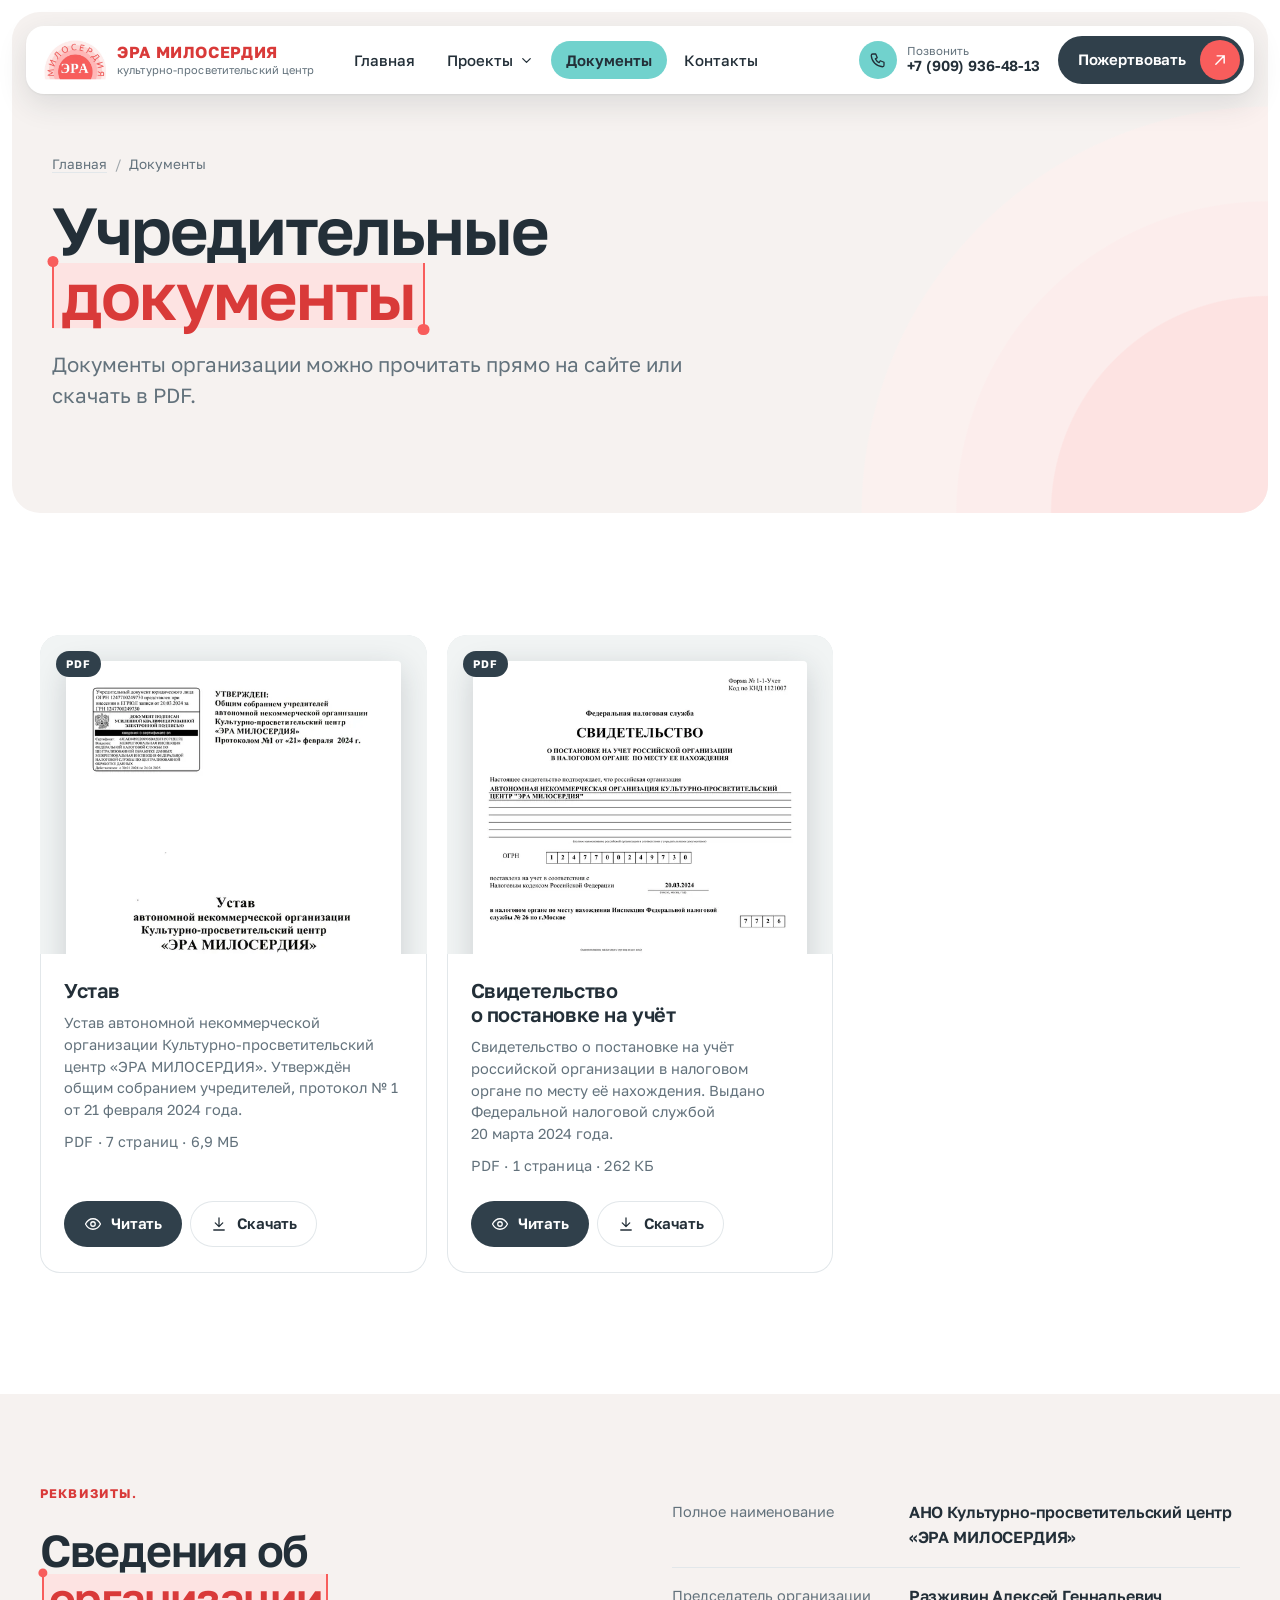
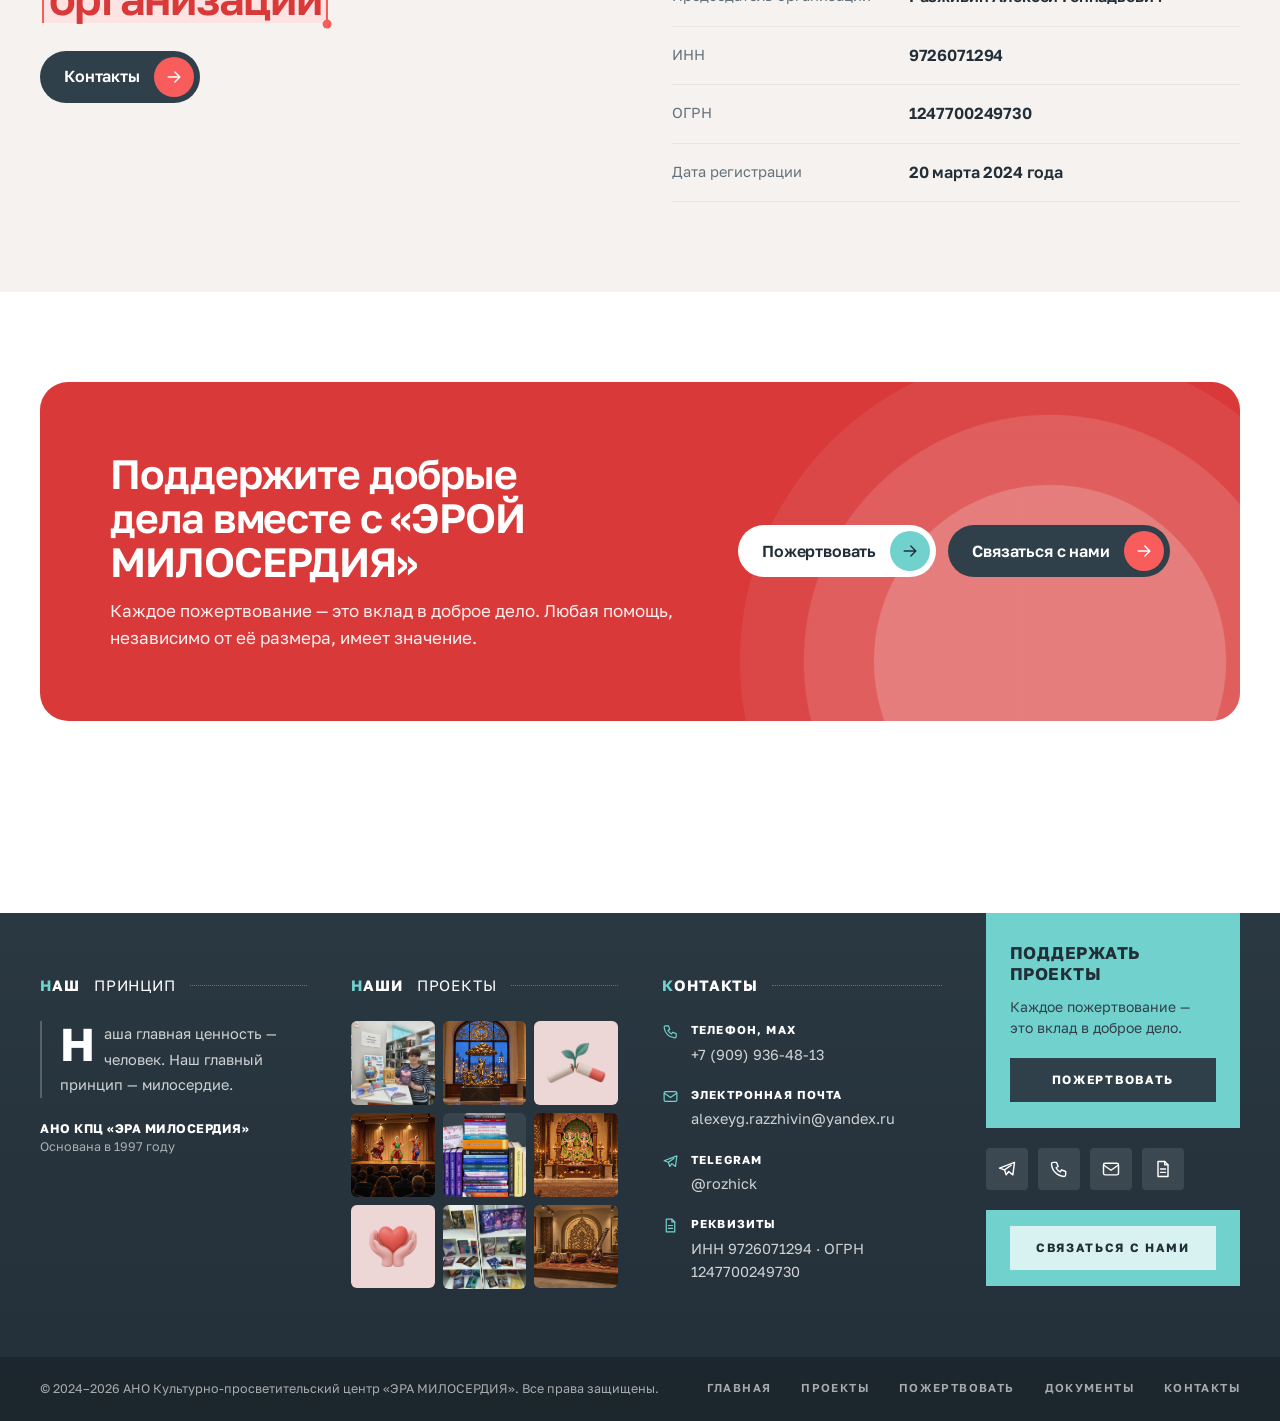
==== dokumenty.html @ dab45424 "Первая версия основного сайта «ЭРА МИЛОСЕРДИЯ» Семь страниц: главная, книги и библиотеки, свобода от" ====
<!DOCTYPE html>
<html lang="ru">
<head>
<meta charset="utf-8">
<meta name="viewport" content="width=device-width, initial-scale=1">
<title>Учредительные документы — ЭРА МИЛОСЕРДИЯ</title>
<meta name="description" content="Учредительные документы АНО Культурно-просветительский центр «ЭРА МИЛОСЕРДИЯ»: устав, свидетельство о постановке на учёт в налоговом органе. Можно прочитать на сайте и скачать в PDF.">
<meta name="theme-color" content="#F85D5C">
<meta property="og:type" content="website">
<meta property="og:site_name" content="ЭРА МИЛОСЕРДИЯ">
<meta property="og:title" content="Учредительные документы — ЭРА МИЛОСЕРДИЯ">
<meta property="og:description" content="Учредительные документы АНО Культурно-просветительский центр «ЭРА МИЛОСЕРДИЯ»: устав, свидетельство о постановке на учёт в налоговом органе. Можно прочитать на сайте и скачать в PDF.">
<meta property="og:url" content="https://purewhitetony.github.io/era-miloserdia-main-site/dokumenty.html">
<meta property="og:image" content="https://purewhitetony.github.io/era-miloserdia-main-site/assets/img/og-image.jpg">
<meta name="twitter:card" content="summary_large_image">
<link rel="canonical" href="https://purewhitetony.github.io/era-miloserdia-main-site/dokumenty.html">
<link rel="icon" href="assets/img/favicon.png" type="image/png">
<link rel="apple-touch-icon" href="assets/img/apple-touch-icon.png">
<link rel="preload" href="assets/fonts/golos-text-cyrillic.woff2" as="font" type="font/woff2" crossorigin>
<link rel="stylesheet" href="assets/css/style.css?v=3587ab67">
</head>
<body class="page-dokumenty">
<a class="skip" href="#main">К содержанию</a>

<!-- значки -->
<svg class="sprite" aria-hidden="true" focusable="false" width="0" height="0">
  <defs>
    <symbol id="i-arrow" viewBox="0 0 24 24"><path d="M5 12h14M13 6l6 6-6 6"/></symbol>
    <symbol id="i-arrow-ur" viewBox="0 0 24 24"><path d="M7 17 17 7M8.500 7H17v8.500"/></symbol>
    <symbol id="i-chevron" viewBox="0 0 24 24"><path d="m6 9 6 6 6-6"/></symbol>
    <symbol id="i-phone" viewBox="0 0 24 24"><path d="M5 4h4l2 5-2.500 1.500a11 11 0 0 0 5 5L15 13l5 2v4a2 2 0 0 1-2 2A16 16 0 0 1 3 6a2 2 0 0 1 2-2z"/></symbol>
    <symbol id="i-mail" viewBox="0 0 24 24"><rect x="3" y="5" width="18" height="14" rx="2"/><path d="m3.500 7.500 8.500 6 8.500-6"/></symbol>
    <symbol id="i-telegram" viewBox="0 0 24 24"><path d="M21 4 3 11l6 2 2 6 3-4 5 4 2-15z"/><path d="m9 13 8-5.500"/></symbol>
    <symbol id="i-chat" viewBox="0 0 24 24"><path d="M4 5h16v11H9.500L4 20V5z"/><path d="M8 9h8M8 12.500h5"/></symbol>
    <symbol id="i-download" viewBox="0 0 24 24"><path d="M12 4v11M7 10.500l5 5 5-5M5 20h14"/></symbol>
    <symbol id="i-eye" viewBox="0 0 24 24"><path d="M2 12s3.600-7 10-7 10 7 10 7-3.600 7-10 7S2 12 2 12z"/><circle cx="12" cy="12" r="3"/></symbol>
    <symbol id="i-file" viewBox="0 0 24 24"><path d="M6 3h8l4 4v14H6z"/><path d="M14 3v4h4M9 12h6M9 16h6"/></symbol>
    <symbol id="i-check" viewBox="0 0 24 24"><path d="m5 12.500 4.500 4.500L19 7"/></symbol>
    <symbol id="i-menu" viewBox="0 0 24 24"><path d="M4 7h16M4 12h16M4 17h16"/></symbol>
    <symbol id="i-close" viewBox="0 0 24 24"><path d="m6 6 12 12M18 6 6 18"/></symbol>
    <symbol id="i-heart" viewBox="0 0 24 24"><path d="M12 20s-7.500-4.600-7.500-10.200A4.200 4.200 0 0 1 12 7.300a4.200 4.200 0 0 1 7.500 2.500C19.500 15.400 12 20 12 20z"/></symbol>
    <symbol id="i-user" viewBox="0 0 24 24"><circle cx="12" cy="8" r="4"/><path d="M4 21a8 8 0 0 1 16 0"/></symbol>
    <symbol id="i-shield" viewBox="0 0 24 24"><path d="M12 3 5 6v6c0 4.500 3 7.500 7 9 4-1.500 7-4.500 7-9V6z"/><path d="m9 12 2.200 2.200L15.500 10"/></symbol>
    <symbol id="i-book" viewBox="0 0 24 24"><path d="M12 6.500C10 5 7 4.500 4 4.500v14c3 0 6 .5 8 2 2-1.500 5-2 8-2v-14c-3 0-6 .5-8 2zM12 6.500v14"/></symbol>
    <symbol id="i-building" viewBox="0 0 24 24"><path d="M3 21h18M5 21V10l7-5 7 5v11M9.500 21v-6h5v6"/></symbol>

    <!-- крупные двухцветные значки: линия 1 — основная, линия 2 — акцент -->
    <symbol id="f-potential" viewBox="0 0 48 48"><g class="l1"><path d="M24 42V22M24 31c-8 0-12.500-4.500-12.500-11.500 7.500 0 12.500 4.500 12.500 11.500zM24 24c0-7 4.500-11.500 11.500-11.500C35.500 19.500 31 24 24 24z"/></g><g class="l2"><path d="M15 42h18M38 30v6M35 33h6M9 8v5M6.500 10.500h5"/></g></symbol>
    <symbol id="f-values" viewBox="0 0 48 48"><g class="l1"><path d="M5 31h6l8 5h9a2.600 2.600 0 0 0 0-5.200h-6"/><path d="m28.500 35 9.500-4.200a2.700 2.700 0 0 1 2.300 4.900L27 42.500h-9.500L11 40H5"/></g><g class="l2"><path d="M24 25s-8-4.900-8-10.700A4.500 4.500 0 0 1 24 11.500a4.500 4.500 0 0 1 8 2.800C32 20.100 24 25 24 25z"/></g></symbol>
    <symbol id="f-health" viewBox="0 0 48 48"><g class="l1"><path d="M13 39c0-15 8.500-25 26-27 0 16.500-8.500 27-22 27h-4z"/><path d="M11 43c4-11 10.500-17.500 19-21.500"/></g><g class="l2"><circle cx="12" cy="13" r="4"/><path d="M12 4v2.500M12 19.500V22M3 13h2.500M18.500 13H21M5.600 6.600l1.800 1.800M16.600 17.600l1.800 1.800"/></g></symbol>
    <symbol id="f-heritage" viewBox="0 0 48 48"><g class="l1"><path d="M7 22h34L24 9 7 22zM11 22v16M19 22v16M29 22v16M37 22v16M8 38h32"/></g><g class="l2"><path d="M5 43h38"/><circle cx="24" cy="17" r="1.800"/><path d="M24 3v3"/></g></symbol>
    <symbol id="f-science" viewBox="0 0 48 48"><g class="l1"><path d="M18 6h12M20.500 6v13L9.500 38.500A3 3 0 0 0 12.100 43h23.800a3 3 0 0 0 2.600-4.500L27.500 19V6"/></g><g class="l2"><path d="M15.500 31h17"/><circle cx="21" cy="36.500" r="1.500"/><circle cx="28" cy="35" r="1"/></g></symbol>
    <symbol id="f-lotus" viewBox="0 0 48 48"><g class="l1"><path d="M24 11c5.500 6.500 5.500 15 0 21.500-5.500-6.500-5.500-15 0-21.500z"/><path d="M24 32.500c-8.500 0-14.500-5-16.500-12.500 6.500 0 12.500 4 16.500 12.500zM24 32.500c8.500 0 14.500-5 16.500-12.500-6.500 0-12.500 4-16.500 12.500z"/></g><g class="l2"><path d="M9 38.500h30M16 43h16"/></g></symbol>
    <symbol id="f-practice" viewBox="0 0 48 48"><g class="l1"><path d="M17 9h-5v33h24V9h-5"/><path d="M17 6h14v7H17z"/></g><g class="l2"><path d="m18 27.500 4.500 4.500L31 22"/></g></symbol>
    <symbol id="f-people" viewBox="0 0 48 48"><g class="l1"><circle cx="18" cy="16" r="6"/><path d="M6 40c0-7 5-12 12-12s12 5 12 12"/></g><g class="l2"><circle cx="34" cy="18" r="4.500"/><path d="M33 28.500c5.500 0 9.500 4 9.500 10"/></g></symbol>
    <symbol id="f-idea" viewBox="0 0 48 48"><g class="l1"><path d="M18.500 31c-3.500-2.200-5.500-6-5.500-10.500a11 11 0 0 1 22 0c0 4.500-2 8.300-5.500 10.500v4h-11v-4z"/></g><g class="l2"><path d="M19.500 39.500h9M21.500 43.500h5M24 3v3M8 8l2 2M40 8l-2 2"/></g></symbol>
    <symbol id="f-org" viewBox="0 0 48 48"><g class="l1"><path d="M10 42V15l14-7 14 7v27M5 42h38"/></g><g class="l2"><path d="M18 21h4M26 21h4M18 28h4M26 28h4M21 42v-7h6v7"/></g></symbol>
    <symbol id="f-key" viewBox="0 0 48 48"><g class="l1"><circle cx="15" cy="24" r="8"/><path d="M23 24h20M36 24v6M42 24v4"/></g><g class="l2"><circle cx="15" cy="24" r="2.500"/></g></symbol>
    <symbol id="f-roller" viewBox="0 0 48 48"><g class="l1"><path d="M8 9h26v9H8zM34 13.500h6V25H24v5"/></g><g class="l2"><path d="M20.500 30h7v13h-7z"/></g></symbol>
    <symbol id="f-lamp" viewBox="0 0 48 48"><g class="l1"><path d="M16 7h16l6 17H10L16 7zM24 24v15"/></g><g class="l2"><path d="M15 42h18M30 28v5"/></g></symbol>
    <symbol id="f-form" viewBox="0 0 48 48"><g class="l1"><path d="M11 6h18l8 8v28H11z"/><path d="M29 6v8h8"/></g><g class="l2"><path d="M17 23h14M17 29h14M17 35h8"/></g></symbol>
    <symbol id="f-call" viewBox="0 0 48 48"><g class="l1"><path d="M9 9h8l4 9-5 3a21 21 0 0 0 10 10l3-5 9 4v7a4 4 0 0 1-4 4C17 41 7 31 5 13a4 4 0 0 1 4-4z"/></g><g class="l2"><path d="M29 7a12 12 0 0 1 12 12M29 13a6 6 0 0 1 6 6"/></g></symbol>
    <symbol id="f-gift" viewBox="0 0 48 48"><g class="l1"><path d="M8 20h32v7H8zM11 27v15h26V27M24 20v22"/></g><g class="l2"><path d="M24 20c-3-8-11-9-11-4.500S19 20 24 20zM24 20c3-8 11-9 11-4.500S29 20 24 20z"/></g></symbol>
  </defs>
</svg>

<header class="nav" id="top">
  <div class="nav__bar">
    <a class="brand" href="index.html" aria-label="ЭРА МИЛОСЕРДИЯ — на главную">
      <img class="brand__mark" src="assets/img/logo-mark.webp" width="440" height="284" alt="">
      <span class="brand__text"><b>ЭРА МИЛОСЕРДИЯ</b><small>культурно-просветительский центр</small></span>
    </a>

    <nav class="menu" id="menu" aria-label="Основное меню">
      <a class="menu__link" href="index.html">Главная</a>
      <div class="menu__group">
        <button class="menu__link menu__toggle" type="button" aria-expanded="false" aria-controls="menu-proekty">Проекты <svg class="ic ic--sm"><use href="#i-chevron"/></svg></button>
        <div class="menu__drop" id="menu-proekty">
          <a href="knigi.html"><b>Книги и библиотеки</b><small>Просветительская литература</small></a>
          <a href="durnye-privychki.html"><b>Свобода от дурных привычек</b><small>Центр помощи</small></a>
          <a href="muzey-indii.html"><b>Музей Индии</b><small>Культурный центр в Москве</small></a>
        </div>
      </div>
      <a class="menu__link is-active" href="dokumenty.html" aria-current="page">Документы</a>
      <a class="menu__link" href="kontakty.html">Контакты</a>
      <a class="btn btn--primary menu__donate" href="pozhertvovat.html">Пожертвовать <span class="btn__chip"><svg class="ic"><use href="#i-arrow"/></svg></span></a>
    </nav>

    <a class="nav__call" href="tel:+79099364813">
      <span class="nav__call-ic"><svg class="ic"><use href="#i-phone"/></svg></span>
      <span class="nav__call-text"><small>Позвонить</small><b>+7 (909) 936-48-13</b></span>
    </a>
    <a class="btn btn--dark nav__donate" href="pozhertvovat.html">Пожертвовать <span class="btn__chip"><svg class="ic"><use href="#i-arrow-ur"/></svg></span></a>
    <button class="nav__burger" type="button" aria-label="Открыть меню" aria-expanded="false" aria-controls="menu">
      <svg class="ic ic--open"><use href="#i-menu"/></svg><svg class="ic ic--close"><use href="#i-close"/></svg>
    </button>
  </div>
</header>

<main id="main">
<section class="hero hero--page hero--plain">
  <div class="container hero__in">
    <div class="hero__main">
      <nav class="crumbs" aria-label="Вы здесь"><a href="index.html">Главная</a><span aria-hidden="true">/</span><span>Документы</span></nav>
      <h1 class="hero__title">Учредительные <span class="hl hl--coral">документы</span></h1>
      <p class="hero__lead">Документы организации можно прочитать прямо на&nbsp;сайте или скачать в&nbsp;PDF.</p>
    </div>
  </div>
</section>

<section class="section">
  <div class="container">
    <div class="docs">
      
      <article class="doc reveal" id="ustav">
        <a class="doc__thumb" href="assets/docs/ustav-ano-kpc-era-miloserdiya.pdf" target="_blank" rel="noopener" data-doc="ustav" data-title="Устав АНО КПЦ «ЭРА МИЛОСЕРДИЯ»" aria-label="Читать устав">
          <span class="doc__badge">PDF</span>
          <img src="assets/docs/ustav/thumb.webp" alt="Первая страница устава" width="560" height="781" loading="lazy">
        </a>
        <div class="doc__body">
          <h3>Устав</h3>
          <p>Устав автономной некоммерческой организации Культурно-просветительский центр «ЭРА МИЛОСЕРДИЯ». Утверждён общим собранием учредителей, протокол №&nbsp;1 от&nbsp;21&nbsp;февраля 2024&nbsp;года.</p>
          <p class="doc__meta">PDF · 7 страниц · 6,9 МБ</p>
          <div class="doc__actions">
            <a class="btn btn--dark btn--plain" href="assets/docs/ustav-ano-kpc-era-miloserdiya.pdf" target="_blank" rel="noopener" data-doc="ustav" data-title="Устав АНО КПЦ «ЭРА МИЛОСЕРДИЯ»"><svg class="ic"><use href="#i-eye"/></svg>Читать</a>
            <a class="btn btn--light btn--plain" href="assets/docs/ustav-ano-kpc-era-miloserdiya.pdf" download><svg class="ic"><use href="#i-download"/></svg>Скачать</a>
          </div>
        </div>
      </article>
      

      
      <article class="doc reveal" id="svidetelstvo" style="--d:.08s">
        <a class="doc__thumb" href="assets/docs/svidetelstvo-o-postanovke-na-uchet.pdf" target="_blank" rel="noopener" data-doc="svidetelstvo" data-title="Свидетельство о постановке на учёт в налоговом органе" aria-label="Читать свидетельство">
          <span class="doc__badge">PDF</span>
          <img src="assets/docs/svidetelstvo/thumb.webp" alt="Свидетельство о постановке на учёт" width="560" height="792" loading="lazy">
        </a>
        <div class="doc__body">
          <h3>Свидетельство о&nbsp;постановке на&nbsp;учёт</h3>
          <p>Свидетельство о&nbsp;постановке на&nbsp;учёт российской организации в&nbsp;налоговом органе по&nbsp;месту её нахождения. Выдано Федеральной налоговой службой 20&nbsp;марта 2024&nbsp;года.</p>
          <p class="doc__meta">PDF · 1 страница · 262 КБ</p>
          <div class="doc__actions">
            <a class="btn btn--dark btn--plain" href="assets/docs/svidetelstvo-o-postanovke-na-uchet.pdf" target="_blank" rel="noopener" data-doc="svidetelstvo" data-title="Свидетельство о постановке на учёт в налоговом органе"><svg class="ic"><use href="#i-eye"/></svg>Читать</a>
            <a class="btn btn--light btn--plain" href="assets/docs/svidetelstvo-o-postanovke-na-uchet.pdf" download><svg class="ic"><use href="#i-download"/></svg>Скачать</a>
          </div>
        </div>
      </article>
      

      
    </div>
  </div>
</section>

<section class="section section--warm section--tight" id="rekvizity">
  <div class="container">
    <div class="split split--top">
      <div class="reveal">
        <span class="eyebrow">Реквизиты.</span>
        <h2 class="h2">Сведения об&nbsp;<span class="hl hl--coral">организации</span></h2>
        <div class="actions">
          <a class="btn btn--dark" href="kontakty.html">Контакты <span class="btn__chip"><svg class="ic"><use href="#i-arrow"/></svg></span></a>
        </div>
      </div>
      <dl class="requisites reveal" style="--d:.1s;grid-template-columns:1fr">
        <div><dt>Полное наименование</dt><dd>АНО Культурно-просветительский центр «ЭРА МИЛОСЕРДИЯ»</dd></div>
        <div><dt>Председатель организации</dt><dd>Разживин Алексей Геннадьевич</dd></div>
        <div><dt>ИНН</dt><dd>9726071294</dd></div>
        <div><dt>ОГРН</dt><dd>1247700249730</dd></div>
        <div><dt>Дата регистрации</dt><dd>20 марта 2024 года</dd></div>
      </dl>
    </div>
  </div>
</section>

<section class="section section--tight">
  <div class="container">
    <div class="cta reveal">
      <div>
        <h2>Поддержите добрые дела вместе с&nbsp;«ЭРОЙ МИЛОСЕРДИЯ»</h2>
        <p>Каждое пожертвование&nbsp;— это вклад в&nbsp;доброе дело. Любая помощь, независимо от&nbsp;её размера, имеет значение.</p>
      </div>
      <div class="actions">
        <a class="btn btn--light" href="pozhertvovat.html">Пожертвовать <span class="btn__chip"><svg class="ic"><use href="#i-arrow"/></svg></span></a>
        <a class="btn btn--dark" href="kontakty.html">Связаться с&nbsp;нами <span class="btn__chip"><svg class="ic"><use href="#i-arrow"/></svg></span></a>
      </div>
    </div>
  </div>
</section>


<dialog class="reader" id="reader" aria-label="Просмотр документа">
  <div class="reader__bar">
    <span class="reader__title"></span>
    <span class="reader__count"></span>
    <a class="btn btn--dark btn--plain reader__download" href="#" download><svg class="ic"><use href="#i-download"/></svg>Скачать</a>
    <button class="reader__close" type="button" aria-label="Закрыть"><svg class="ic"><use href="#i-close"/></svg></button>
  </div>
  <div class="reader__pages" tabindex="0"></div>
</dialog>
<script type="application/json" id="docs-data">{"ustav":{"file":"ustav-ano-kpc-era-miloserdiya.pdf","pages":[[1500,2093],[1500,2106],[1500,2119],[1500,2113],[1500,2092],[1500,2094],[1500,2093]]},"svidetelstvo":{"file":"svidetelstvo-o-postanovke-na-uchet.pdf","pages":[[1500,2122]]}}</script>

</main>

<footer class="footer">
  <div class="container footer__grid">
    <section class="footer__col" aria-labelledby="f-principle">
      <h2 class="footer__h" id="f-principle"><b>Наш</b> принцип</h2>
      <blockquote class="footer__quote">
        <p>Наша главная ценность&nbsp;— человек. Наш главный принцип&nbsp;— милосердие.</p>
      </blockquote>
      <p class="footer__sign"><b>АНО КПЦ «ЭРА МИЛОСЕРДИЯ»</b><br>Основана в&nbsp;1997&nbsp;году</p>
    </section>

    <section class="footer__col" aria-labelledby="f-photo">
      <h2 class="footer__h" id="f-photo"><b>Наши</b> проекты</h2>
      <div class="footer__feed">
        <a href="knigi.html" title="Книги и библиотеки"><img src="assets/img/knigi/bibliotekar-s-knigami-ruzova.webp" alt="Библиотекарь с книгами, подаренными библиотеке" loading="lazy" width="1000" height="750"></a>
        <a href="muzey-indii.html" title="Музей Индии"><img src="assets/img/muzey/glavny.webp" alt="Главный зал Музея Индии" loading="lazy" width="900" height="595"></a>
        <a href="durnye-privychki.html" title="Свобода от дурных привычек"><img class="is-ill" src="assets/img/ill/kurenie.webp" alt="Сломанная сигарета, из которой растёт росток" loading="lazy" width="560" height="560"></a>
        <a href="muzey-indii.html" title="Музей Индии"><img src="assets/img/muzey/zal.webp" alt="Сцена и лекторий Музея Индии" loading="lazy" width="900" height="595"></a>
        <a href="knigi.html" title="Книги и библиотеки"><img src="assets/img/knigi/komplekt.webp" alt="Комплект книг для библиотеки" loading="lazy" width="1000" height="847"></a>
        <a href="muzey-indii.html" title="Музей Индии"><img src="assets/img/muzey/altar.webp" alt="Алтарная комната Музея Индии" loading="lazy" width="900" height="595"></a>
        <a href="durnye-privychki.html" title="Свобода от дурных привычек"><img class="is-ill" src="assets/img/ill/sozavisimost.webp" alt="Ладони, которые держат сердце" loading="lazy" width="560" height="560"></a>
        <a href="knigi.html" title="Книги и библиотеки"><img src="assets/img/knigi/vitrina-knig-ruzovyh.webp" alt="Витрина с книгами в библиотеке" loading="lazy" width="1000" height="751"></a>
        <a href="muzey-indii.html" title="Музей Индии"><img src="assets/img/muzey/muzyka.webp" alt="Зал музыки и танца Музея Индии" loading="lazy" width="756" height="500"></a>
      </div>
    </section>

    <section class="footer__col" aria-labelledby="f-contacts">
      <h2 class="footer__h" id="f-contacts"><b>Контакты</b></h2>
      <ul class="footer__contacts">
        <li><svg class="ic"><use href="#i-phone"/></svg><span><small>Телефон, MAX</small><a href="tel:+79099364813">+7 (909) 936-48-13</a></span></li>
        <li><svg class="ic"><use href="#i-mail"/></svg><span><small>Электронная почта</small><a href="mailto:alexeyg.razzhivin@yandex.ru">alexeyg.razzhivin@yandex.ru</a></span></li>
        <li><svg class="ic"><use href="#i-telegram"/></svg><span><small>Telegram</small><a href="https://t.me/rozhick" target="_blank" rel="noopener">@rozhick</a></span></li>
        <li><svg class="ic"><use href="#i-file"/></svg><span><small>Реквизиты</small>ИНН 9726071294 · ОГРН 1247700249730</span></li>
      </ul>
    </section>

    <section class="footer__col footer__col--cta" aria-labelledby="f-support">
      <div class="footer__card">
        <h2 class="footer__card-h" id="f-support">Поддержать проекты</h2>
        <p>Каждое пожертвование&nbsp;— это вклад в&nbsp;доброе дело.</p>
        <a class="footer__card-btn" href="pozhertvovat.html">Пожертвовать</a>
      </div>
      <div class="footer__social">
        <a href="https://t.me/rozhick" target="_blank" rel="noopener" aria-label="Написать в Telegram"><svg class="ic"><use href="#i-telegram"/></svg></a>
        <a href="tel:+79099364813" aria-label="Позвонить"><svg class="ic"><use href="#i-phone"/></svg></a>
        <a href="mailto:alexeyg.razzhivin@yandex.ru" aria-label="Написать на почту"><svg class="ic"><use href="#i-mail"/></svg></a>
        <a href="dokumenty.html" aria-label="Учредительные документы"><svg class="ic"><use href="#i-file"/></svg></a>
      </div>
      <div class="footer__card footer__card--thin">
        <a class="footer__card-btn footer__card-btn--light" href="kontakty.html">Связаться с нами</a>
      </div>
    </section>
  </div>

  <div class="footer__bottom">
    <div class="container footer__bottom-in">
      <p>© 2024–2026 АНО Культурно-просветительский центр «ЭРА МИЛОСЕРДИЯ». Все права защищены.</p>
      <nav class="footer__menu" aria-label="Меню в подвале">
        <a href="index.html">Главная</a>
        <a href="index.html#proekty">Проекты</a>
        <a href="pozhertvovat.html">Пожертвовать</a>
        <a href="dokumenty.html">Документы</a>
        <a href="kontakty.html">Контакты</a>
      </nav>
    </div>
  </div>
</footer>

<script src="assets/js/main.js?v=3587ab67" defer></script>
</body>
</html>
---- assets/css/style.css ----
/* ЭРА МИЛОСЕРДИЯ — основной сайт. Стили.
   Палитра: коралл логотипа + бирюза + тёмный сине-серый, много белого.
   Порядок: шрифты → переменные → основа → типографика → кнопки → шапка → блоки главной → страницы → подвал. */

/* ---------- шрифты (лежат в assets/fonts, с Google не грузятся) ---------- */
@font-face{font-family:'Golos Text';font-style:normal;font-weight:400 700;font-display:swap;src:url('../fonts/golos-text-cyrillic.woff2') format('woff2');unicode-range:U+0301,U+0400-045F,U+0490-0491,U+04B0-04B1,U+2116}
@font-face{font-family:'Golos Text';font-style:normal;font-weight:400 700;font-display:swap;src:url('../fonts/golos-text-latin.woff2') format('woff2');unicode-range:U+0000-00FF,U+0131,U+0152-0153,U+02BB-02BC,U+02C6,U+02DA,U+02DC,U+0304,U+0308,U+0329,U+2000-206F,U+20AC,U+2122,U+2191,U+2193,U+2212,U+2215,U+FEFF,U+FFFD}
@font-face{font-family:'Lora';font-style:italic;font-weight:400 700;font-display:swap;src:url('../fonts/lora-italic-cyrillic.woff2') format('woff2');unicode-range:U+0301,U+0400-045F,U+0490-0491,U+04B0-04B1,U+2116}
@font-face{font-family:'Lora';font-style:italic;font-weight:400 700;font-display:swap;src:url('../fonts/lora-italic-latin.woff2') format('woff2');unicode-range:U+0000-00FF,U+0131,U+0152-0153,U+02BB-02BC,U+02C6,U+02DA,U+02DC,U+0304,U+0308,U+0329,U+2000-206F,U+20AC,U+2122,U+2191,U+2193,U+2212,U+2215,U+FEFF,U+FFFD}

/* ---------- переменные ---------- */
:root{
  --coral:#F85D5C;        /* цвет логотипа: крупные плоскости, знаки */
  --coral-600:#D93A39;    /* кнопки и ссылки: белый текст читается */
  --coral-700:#BE2F2E;
  --coral-200:#FBC4C3;
  --coral-100:#FDE3E2;
  --coral-50:#FFF4F3;
  --teal:#71D2CD;
  --teal-500:#4CC5C3;
  --teal-700:#1F7F78;     /* бирюзовый для текста и линий на белом */
  --teal-100:#DCF4F2;
  --teal-50:#EEFAF9;
  --ink:#30404B;
  --ink-900:#232F38;
  --ink-800:#2A3842;
  --text:#2B3943;
  --muted:#63727C;
  --line:#E2E7EA;
  --paper:#FFFFFF;
  --warm:#F6F2F0;
  --cool:#F1F4F4;

  --r-xl:28px; --r-lg:20px; --r-md:14px; --r-sm:10px;
  --shadow:0 1px 2px rgba(35,47,56,.05),0 12px 32px rgba(35,47,56,.09);
  --shadow-lg:0 2px 4px rgba(35,47,56,.05),0 24px 60px rgba(35,47,56,.14);
  --container:1200px;
  --gutter:clamp(18px,4vw,40px);
  --frame:12px;            /* поле вокруг главного экрана */
  --nav-h:68px;
  --font:'Golos Text',system-ui,-apple-system,'Segoe UI',Roboto,Arial,sans-serif;
  --serif:'Lora',Georgia,'Times New Roman',serif;
}

/* ---------- основа ---------- */
*,*::before,*::after{box-sizing:border-box}
html{-webkit-text-size-adjust:100%;scroll-behavior:smooth;scroll-padding-top:calc(var(--nav-h) + 28px)}
body{margin:0;font-family:var(--font);font-size:17px;line-height:1.6;color:var(--text);background:var(--paper);-webkit-font-smoothing:antialiased;text-rendering:optimizeLegibility;overflow-x:hidden}
img,svg,video{display:block;max-width:100%}
img{height:auto}
a{color:inherit;text-decoration:none}
button{font:inherit;color:inherit;background:none;border:0;padding:0;cursor:pointer}
h1,h2,h3,h4,p,ul,ol,figure,blockquote,dl,dd{margin:0}
ul,ol{padding:0;list-style:none}
:focus-visible{outline:3px solid var(--teal-700);outline-offset:3px;border-radius:6px}
::selection{background:var(--teal-100);color:var(--ink-900)}
.sprite{position:absolute;width:0;height:0;overflow:hidden}
.skip{position:absolute;left:12px;top:-60px;z-index:200;background:var(--ink);color:#fff;padding:10px 16px;border-radius:10px;transition:top .15s}
.skip:focus{top:12px}
.container{width:min(var(--container),100% - 2*var(--gutter));margin-inline:auto}
.vh{position:absolute;width:1px;height:1px;overflow:hidden;clip-path:inset(50%);white-space:nowrap}

.ic{width:20px;height:20px;flex:none;fill:none;stroke:currentColor;stroke-width:1.7;stroke-linecap:round;stroke-linejoin:round}
.ic--sm{width:15px;height:15px;stroke-width:2}
.fic{width:46px;height:46px;flex:none;fill:none;stroke-width:1.4;stroke-linecap:round;stroke-linejoin:round;--ic-1:var(--coral);--ic-2:var(--teal-700)}
.fic .l1,.fic use{stroke:var(--ic-1)}
.l1{stroke:var(--ic-1,currentColor)}
.l2{stroke:var(--ic-2,currentColor)}
.fic--teal{--ic-1:var(--teal-700);--ic-2:var(--coral)}
.fic--ink{--ic-1:var(--ink);--ic-2:var(--coral)}

/* ---------- типографика ---------- */
h1,h2,h3,h4{font-weight:600;color:var(--ink-900);letter-spacing:-.028em;line-height:1.08;text-wrap:balance}
.h1{font-size:clamp(40px,6.4vw,84px);letter-spacing:-.035em;line-height:1}
.h2{font-size:clamp(29px,3.5vw,46px)}
.h3{font-size:clamp(21px,2vw,26px);letter-spacing:-.02em;line-height:1.18}
.lead{font-size:clamp(18px,1.55vw,21px);line-height:1.5;color:var(--muted)}
.prose p+p{margin-top:1em}
.prose{color:var(--muted)}
.prose strong,.prose b{color:var(--ink-900);font-weight:600}
p{text-wrap:pretty}
.muted{color:var(--muted)}

/* надзаголовок: мелкие прописные с точкой */
.eyebrow{display:block;font-size:12.500px;font-weight:700;letter-spacing:.09em;text-transform:uppercase;color:var(--coral-600);margin-bottom:22px}
.eyebrow--teal{color:var(--teal-700)}
.eyebrow--light{color:var(--coral-200)}

/* лепесток-апостроф перед заголовком */
.petal{display:inline-flex;align-items:center;gap:8px;padding:7px 14px 7px 13px;border-radius:15px 15px 15px 3px;background:var(--teal);color:var(--ink-900);font-size:13.500px;font-weight:600;letter-spacing:-.005em;line-height:1.2;transform:rotate(-2.500deg);transform-origin:left bottom;margin-bottom:14px}
.petal--coral{background:var(--coral-100);color:var(--coral-700)}
.petal--white{background:#fff;color:var(--ink-900)}

/* выделение слова в заголовке: «выбранный текст» с ручками */
.hl{position:relative;display:inline-block;padding:0 .14em;margin:0 .05em;background:var(--hl-bg,var(--teal-100));color:var(--hl-ink,var(--teal-700));box-shadow:inset 2px 0 0 var(--hl-line,var(--teal-700)),inset -2px 0 0 var(--hl-line,var(--teal-700));white-space:nowrap}
.hl::before,.hl::after{content:"";position:absolute;width:.17em;height:.17em;min-width:9px;min-height:9px;border-radius:50%;background:var(--hl-line,var(--teal-700))}
.hl::before{left:0;top:0;transform:translate(-40%,-62%)}
.hl::after{right:0;bottom:0;transform:translate(40%,62%)}
.hl--coral{--hl-bg:var(--coral-100);--hl-ink:var(--coral-600);--hl-line:var(--coral)}
.hl--onphoto{--hl-bg:rgba(113,210,205,.26);--hl-ink:#fff;--hl-line:var(--teal)}

/* ссылка-подчёркивание прописными */
.ulink{display:inline-flex;align-items:center;gap:8px;font-size:12px;font-weight:700;letter-spacing:.16em;text-transform:uppercase;color:var(--ink-900);padding-bottom:6px;border-bottom:2px solid var(--coral);transition:color .2s,border-color .2s,gap .2s}
.ulink:hover{color:var(--coral-600);gap:12px}
.ulink--teal{border-color:var(--teal-500)}
.ulink--teal:hover{color:var(--teal-700)}
.ulink--white{color:#fff;border-color:rgba(255,255,255,.8)}
.ulink--white:hover{color:#fff;border-color:#fff}
.tlink{color:var(--coral-600);font-weight:600;text-decoration:underline;text-decoration-thickness:1.500px;text-underline-offset:3px}
.tlink:hover{color:var(--coral-700)}

/* ---------- кнопки: пилюля с кружком-стрелкой ---------- */
.btn{display:inline-flex;align-items:center;justify-content:space-between;gap:14px;min-height:52px;padding:6px 6px 6px 24px;border-radius:999px;font-size:16px;font-weight:600;letter-spacing:-.01em;line-height:1.15;white-space:nowrap;transition:background-color .2s,color .2s,box-shadow .2s,transform .2s}
.btn__chip{display:grid;place-items:center;width:40px;height:40px;border-radius:50%;flex:none;transition:transform .25s}
.btn:hover .btn__chip{transform:translateX(3px)}
.btn:hover .btn__chip .ic{transform:none}
.btn:active{transform:translateY(1px)}
.btn--primary{background:var(--coral-600);color:#fff}
.btn--primary .btn__chip{background:#fff;color:var(--coral-600)}
.btn--primary:hover{background:var(--coral-700)}
.btn--dark{background:var(--ink);color:#fff}
.btn--dark .btn__chip{background:var(--coral);color:#fff}
.btn--dark:hover{background:var(--ink-900)}
.btn--light{background:#fff;color:var(--ink-900);box-shadow:inset 0 0 0 1px var(--line)}
.btn--light .btn__chip{background:var(--teal);color:var(--ink-900)}
.btn--light:hover{box-shadow:inset 0 0 0 1px var(--ink)}
.btn--teal{background:var(--teal);color:var(--ink-900)}
.btn--teal .btn__chip{background:var(--ink);color:#fff}
.btn--teal:hover{background:var(--teal-500)}
.btn--sm{min-height:44px;padding:4px 4px 4px 18px;font-size:15px;gap:10px}
.btn--sm .btn__chip{width:36px;height:36px}
.btn--plain{padding:0 26px;justify-content:center}
.actions{display:flex;flex-wrap:wrap;gap:12px;align-items:center}

/* ---------- шапка: белая плавающая планка ---------- */
.nav{position:sticky;top:10px;z-index:100;margin-top:calc(var(--frame) + 14px);height:var(--nav-h);pointer-events:none}
.nav__bar{pointer-events:auto;width:min(1260px,100% - 2*(var(--frame) + 14px));height:100%;margin-inline:auto;display:flex;align-items:center;gap:18px;padding:0 10px 0 18px;background:#fff;border-radius:18px;box-shadow:0 1px 2px rgba(35,47,56,.06),0 10px 30px rgba(35,47,56,.12)}
.brand{display:flex;align-items:center;gap:11px;flex:none;margin-right:6px}
.brand__mark{width:62px;height:auto}
.brand__text{display:grid;line-height:1.1}
.brand__text b{font-size:16px;font-weight:700;letter-spacing:.04em;color:var(--coral-600)}
.brand__text small{font-size:11px;color:var(--muted);letter-spacing:.01em;margin-top:3px}
.menu{display:flex;align-items:center;gap:2px;margin-right:auto}
.menu__link{display:inline-flex;align-items:center;gap:6px;height:38px;padding:0 15px;border-radius:999px;font-size:15px;font-weight:500;color:var(--ink-900);transition:background-color .2s,color .2s}
.menu__link:hover{background:var(--cool)}
.menu__link.is-active{background:var(--teal);color:var(--ink-900);font-weight:600}
.menu__group{position:relative}
.menu__toggle .ic{transition:transform .2s}
.menu__group.is-open .menu__toggle .ic{transform:rotate(180deg)}
.menu__drop{position:absolute;left:-8px;top:calc(100% + 16px);width:308px;padding:8px;background:#fff;border-radius:16px;box-shadow:var(--shadow-lg);opacity:0;visibility:hidden;transform:translateY(-6px);transition:opacity .18s,transform .18s,visibility .18s}
.menu__drop::before{content:"";position:absolute;left:0;right:0;top:-18px;height:18px}
.menu__group.is-open .menu__drop{opacity:1;visibility:visible;transform:none}
@media (hover:hover) and (min-width:981px){.menu__group:hover .menu__drop,.menu__group:focus-within .menu__drop{opacity:1;visibility:visible;transform:none}}
.menu__drop a{display:grid;gap:1px;padding:11px 14px;border-radius:10px;transition:background-color .15s}
.menu__drop a:hover{background:var(--teal-50)}
.menu__drop b{font-size:15.500px;font-weight:600;color:var(--ink-900);letter-spacing:-.01em}
.menu__drop small{font-size:13px;color:var(--muted)}
.menu__donate{display:none}
.nav__call{display:flex;align-items:center;gap:10px;flex:none}
.nav__call-ic{display:grid;place-items:center;width:38px;height:38px;border-radius:50%;background:var(--teal);color:var(--ink-900)}
.nav__call-ic .ic{width:18px;height:18px}
.nav__call-text{display:grid;line-height:1.15}
.nav__call-text small{font-size:11.500px;color:var(--muted)}
.nav__call-text b{font-size:14.500px;font-weight:600;color:var(--ink-900);letter-spacing:-.01em}
.nav__donate{min-height:48px;padding:4px 4px 4px 20px;font-size:15px;flex:none}
.nav__donate .btn__chip{width:40px;height:40px}
.nav__donate.is-active{background:var(--coral-600)}
.nav__donate.is-active .btn__chip{background:#fff;color:var(--coral-600)}
.nav__burger{display:none;width:46px;height:46px;border-radius:50%;background:var(--ink);color:#fff;place-items:center;flex:none}
.nav__burger .ic--close{display:none}
.nav.is-open .nav__burger .ic--open{display:none}
.nav.is-open .nav__burger .ic--close{display:block}

/* ---------- главный экран: фото-карточка со скруглением ---------- */
.hero{position:relative;isolation:isolate;margin:calc(-1*(var(--nav-h) + 14px)) var(--frame) 0;border-radius:var(--r-xl);overflow:hidden;background:var(--ink);color:#fff}
.hero__img{position:absolute;inset:0;width:100%;height:100%;object-fit:cover;object-position:78% 70%;z-index:-2}
.hero::after{content:"";position:absolute;inset:0;z-index:-1;background:linear-gradient(90deg,rgba(28,40,48,.86) 0%,rgba(28,40,48,.62) 34%,rgba(28,40,48,.12) 62%,rgba(28,40,48,0) 78%),linear-gradient(0deg,rgba(28,40,48,.62) 0%,rgba(28,40,48,0) 34%),linear-gradient(180deg,rgba(28,40,48,.34) 0%,rgba(28,40,48,0) 22%)}
.hero__in{position:relative;display:grid;grid-template-columns:minmax(0,1fr);align-items:end;gap:40px;min-height:min(860px,max(660px,100svh - 2*var(--frame)));padding-block:calc(var(--nav-h) + 86px) 176px}
.hero__tags{display:flex;flex-wrap:wrap;gap:8px;margin-bottom:26px}
.tag{display:inline-flex;align-items:center;height:28px;padding:0 12px;border-radius:999px;font-size:12.500px;font-weight:500;letter-spacing:.01em;border:1px solid rgba(255,255,255,.55);color:#fff;background:rgba(255,255,255,.08);backdrop-filter:blur(6px)}
.hero h1{color:#fff;margin-bottom:22px}
.hero__title{font-size:clamp(42px,7vw,92px);font-weight:600;letter-spacing:-.03em;line-height:.98}
.hero__title .hl{margin-left:0}
.hero__lead{max-width:30em;font-size:clamp(18px,1.6vw,21px);line-height:1.5;color:rgba(255,255,255,.92);margin-bottom:34px}
.hero__main{max-width:800px}
.hero__side{position:absolute;right:0;top:calc(var(--nav-h) + 50px);display:flex;align-items:center;gap:22px}
.hero__trust{display:grid;justify-items:end;gap:2px;font-size:13.500px;line-height:1.45;color:rgba(255,255,255,.92);text-align:right}
.hero__trust .ic{color:var(--teal);margin-bottom:4px}
.hero__trust a{text-decoration:underline;text-underline-offset:3px}
.glass{display:flex;align-items:stretch;gap:14px;padding:12px;border-radius:18px;background:rgba(255,255,255,.16);border:1px solid rgba(255,255,255,.28);backdrop-filter:blur(14px);-webkit-backdrop-filter:blur(14px);color:#fff;transition:background-color .2s}
a.glass:hover{background:rgba(255,255,255,.24)}
.glass__num{display:grid;align-content:space-between;gap:10px;padding:4px 4px 2px 6px}
.glass__num b{font-size:34px;font-weight:600;letter-spacing:-.03em;line-height:1}
.glass__num span{font-size:13px;line-height:1.25;opacity:.92}
.glass__dots{display:flex}
.glass__dots img{width:34px;height:34px;border-radius:50%;border:2px solid #fff;object-fit:cover;background:var(--coral-100)}
.glass__dots img+img{margin-left:-9px}
.glass__pic{width:118px;border-radius:12px;object-fit:cover;aspect-ratio:4/3;align-self:stretch;height:auto}

/* внутренние страницы: экран пониже */
.hero--page .hero__in{min-height:0;padding-block:calc(var(--nav-h) + 74px) 64px}
.hero--page .hero__title{font-size:clamp(36px,5.2vw,68px);max-width:15em}
.hero--page .hero__lead{margin-bottom:30px;max-width:38em}
.hero--page.hero--overlap .hero__in{padding-bottom:150px}
.crumbs{display:flex;flex-wrap:wrap;gap:8px;align-items:center;font-size:13.500px;color:rgba(255,255,255,.8);margin-bottom:22px}
.crumbs a{text-decoration:underline;text-underline-offset:3px;text-decoration-color:rgba(255,255,255,.5)}
.crumbs a:hover{color:#fff}
.crumbs span[aria-hidden]{opacity:.6}

/* варианты экрана внутренних страниц: светлый без фото, коралловый с иллюстрацией */
.hero--plain{background:var(--warm);color:var(--text)}
.hero--plain::after{background:radial-gradient(circle at 100% 100%,var(--coral-100) 0 16%,#FCEDEC 16.100% 23%,#FBF1EF 23.100% 30%,transparent 30.100%)}
.hero--plain h1{color:var(--ink-900)}
.hero--plain .hero__lead{color:var(--muted)}
.hero--plain .crumbs{color:var(--muted)}
.hero--plain .crumbs a{text-decoration-color:var(--line)}
.hero--plain .crumbs a:hover{color:var(--ink-900)}
.hero--plain .hero__in{padding-bottom:72px}
.hero--coral{background:#DC4241}
.hero--coral::after{background:radial-gradient(circle at 82% 108%,rgba(255,255,255,.2) 0 19%,rgba(255,255,255,.12) 19.100% 27%,rgba(255,255,255,.07) 27.100% 35%,transparent 35.100%)}
.hero--coral .hl{--hl-bg:rgba(255,255,255,.2);--hl-ink:#fff;--hl-line:#fff}
.hero--coral .crumbs{color:rgba(255,255,255,.88)}
.hero__art{position:absolute;z-index:-1;right:max(3%,calc(50% - 590px));bottom:-5%;width:min(430px,36%);height:auto;filter:drop-shadow(0 26px 30px rgba(0,0,0,.22))}
.hero--art .hero__in{padding-right:min(440px,36%)}
.note{font-size:14.500px;color:var(--muted);line-height:1.5}
.mt-s{margin-top:18px}
.mt-m{margin-top:32px}
.mt-l{margin-top:clamp(40px,5vw,64px)}
.narrow{max-width:46em}
.lecture{display:flex;align-items:center;gap:22px;padding:24px 28px;border-radius:var(--r-lg);background:var(--teal-50)}
.lecture .fic{flex:none}
.lecture h3{font-size:19px;margin-bottom:4px;letter-spacing:-.02em}
.lecture p{font-size:15px;color:var(--muted)}
.lecture .btn{margin-left:auto;flex:none}
@media (max-width:980px){
  .hero--art .hero__in{padding-right:0}
  .hero__art{opacity:.28;width:min(360px,62%);right:-6%}
  .lecture{flex-wrap:wrap}
  .lecture .btn{margin-left:0}
}

/* ---------- секции ---------- */
.section{padding-block:clamp(72px,9.500vw,136px)}
.section--tight{padding-block:clamp(56px,7vw,96px)}
.section--warm{background:var(--warm)}
.section--cool{background:var(--cool)}
.section__head{display:grid;grid-template-columns:minmax(0,1.1fr) minmax(0,.9fr);gap:24px 64px;align-items:end;margin-bottom:clamp(36px,4.500vw,60px)}
.section__head--center{grid-template-columns:1fr;justify-items:center;text-align:center}
.section__head--center .lead{max-width:36em}
.section__head .lead{font-size:17px}
.section__aside{display:grid;gap:18px;justify-items:start}
.dot-label{display:inline-flex;align-items:center;gap:8px;font-size:12.500px;font-weight:700;letter-spacing:.09em;text-transform:uppercase;color:var(--ink);margin-bottom:18px}
.dot-label::before{content:"";width:8px;height:8px;border-radius:50%;background:var(--coral)}

/* ---------- «кто мы»: карточка наезжает на главный экран ---------- */
.about{position:relative;z-index:2;margin-top:-104px}
.about__grid{display:grid;grid-template-columns:minmax(0,1.5fr) minmax(0,1fr);gap:20px;align-items:start}
.about__card{background:#fff;border-radius:var(--r-xl);padding:clamp(28px,4.600vw,64px);box-shadow:var(--shadow-lg)}
.about__title{font-size:clamp(23px,2.500vw,33px);line-height:1.2;letter-spacing:-.024em;font-weight:600;margin-bottom:24px}
.about__title .hl{white-space:nowrap}
.about__card .prose{max-width:38em}
.about__foot{display:flex;flex-wrap:wrap;gap:16px 36px;align-items:center;margin-top:34px;padding-top:28px;border-top:1px solid var(--line)}
.ring{display:flex;align-items:center;gap:14px}
.ring__num{display:grid;place-items:center;width:74px;height:74px;border-radius:50%;border:2px solid var(--coral);font-size:21px;font-weight:600;letter-spacing:-.03em;color:var(--coral-600);flex:none}
.ring--teal .ring__num{border-color:var(--teal-500);color:var(--teal-700)}
.ring__text{font-size:14.500px;line-height:1.35;font-weight:600;color:var(--ink-900);max-width:11em}
.qcard{position:relative;isolation:isolate;border-radius:var(--r-xl);overflow:hidden;min-height:470px;display:flex;align-items:flex-end;color:#fff;box-shadow:var(--shadow-lg)}
.qcard img{position:absolute;inset:0;width:100%;height:100%;object-fit:cover;object-position:38% 50%;z-index:-2}
.qcard::after{content:"";position:absolute;inset:0;z-index:-1;background:linear-gradient(0deg,rgba(28,40,48,.92) 0%,rgba(28,40,48,.55) 42%,rgba(28,40,48,0) 72%)}
.qcard__in{padding:30px 30px 32px}
.qcard__quote{font-size:clamp(20px,1.900vw,24px);font-weight:600;line-height:1.26;letter-spacing:-.02em;color:#fff}
.qcard__sign{display:flex;align-items:center;gap:10px;margin-top:18px;font-size:13.500px;color:rgba(255,255,255,.85)}
.qcard__sign::before{content:"";width:26px;height:2px;background:var(--coral)}

/* ---------- цели: четыре колонки с тонкими разделителями ---------- */
.goals__grid{display:grid;grid-template-columns:repeat(4,minmax(0,1fr))}
.goal{display:flex;flex-direction:column;align-items:flex-start;padding:6px 30px 4px;border-left:1px solid var(--line)}
.goal:first-child{padding-left:0;border-left:0}
.goal .fic{margin-bottom:26px}
.goal h3{font-size:18.500px;font-weight:600;letter-spacing:-.02em;line-height:1.22;margin-bottom:12px}
.goal p{font-size:15px;line-height:1.55;color:var(--muted);margin-bottom:26px}
.goal .ulink{margin-top:auto}

/* ---------- блок с лепестком, фото и выносками-цифрами ---------- */
.story{margin:0 var(--frame);border-radius:var(--r-xl);background:var(--ink);color:#fff;padding-block:clamp(48px,6.500vw,96px)}
.story h2{color:#fff}
.story__head{display:grid;grid-template-columns:minmax(0,1fr) minmax(0,1fr);gap:28px 72px;align-items:start;margin-bottom:clamp(32px,4vw,52px)}
.story__text{color:rgba(255,255,255,.8);font-size:16.500px}
.story__text p+p{margin-top:.9em}
.story__text .btn{margin-top:26px}
.story__body{display:grid;grid-template-columns:minmax(0,1fr) 250px;gap:20px;align-items:stretch}
.story__photo{border-radius:var(--r-md);overflow:hidden;min-height:330px}
.story__photo img{width:100%;height:100%;object-fit:cover}
.callouts{display:grid;gap:8px;padding:8px;border-radius:22px;background:var(--teal)}
.callout{display:grid;align-content:center;justify-items:center;gap:6px;padding:22px 14px;border-radius:15px;background:#fff;color:var(--ink-900);text-align:center}
.callout b{font-size:clamp(32px,3vw,42px);font-weight:500;letter-spacing:-.04em;line-height:1}
.callout span{font-size:13.500px;line-height:1.3;color:var(--muted)}
.story--light{background:var(--warm);color:var(--text)}
.story--light h2{color:var(--ink-900)}
.story--light .story__text{color:var(--muted)}

/* ---------- квадратные баннеры проектов ---------- */
.banners{display:grid;grid-template-columns:repeat(2,minmax(0,1fr));border-radius:var(--r-xl);overflow:hidden}
.banner{position:relative;isolation:isolate;aspect-ratio:1/1;overflow:hidden;display:flex;color:#fff;background:var(--b-bg,var(--ink))}
.banner__bg{position:absolute;inset:0;z-index:-3;width:100%;height:100%;object-fit:cover;filter:grayscale(1) contrast(1.05);mix-blend-mode:multiply;opacity:var(--b-photo,.34)}
.banner::before{content:"";position:absolute;z-index:-2;width:92%;aspect-ratio:1;border-radius:50%;background:var(--b-glow,rgba(255,255,255,.14));bottom:-46%;right:-18%}
.banner--flip::before{right:auto;left:-18%}
.banner__art{position:absolute;z-index:-1;right:-4%;bottom:-3%;width:58%;height:auto;filter:drop-shadow(0 22px 26px rgba(0,0,0,.2));transition:transform .5s cubic-bezier(.2,.7,.2,1)}
.banner--flip .banner__art{right:auto;left:-4%}
.banner:hover .banner__art{transform:translateY(-8px) scale(1.025)}
.banner__body{display:flex;flex-direction:column;align-items:flex-start;gap:14px;width:56%;padding:9% 0 8% 8%}
.banner--flip .banner__body{margin-left:auto;padding:9% 8% 8% 0}
.banner__tag{position:absolute;top:6%;right:6%;display:inline-flex;align-items:center;gap:7px;height:26px;padding:0 10px;font-size:10.500px;font-weight:700;letter-spacing:.14em;text-transform:uppercase;background:var(--b-tag,rgba(255,255,255,.18));color:inherit}
.banner--flip .banner__tag{right:auto;left:6%}
.banner__tag .ic{width:13px;height:13px;stroke-width:2.400}
.banner__title{font-size:clamp(25px,3.300vw,44px);font-weight:700;line-height:.98;letter-spacing:-.01em;text-transform:uppercase;color:inherit;margin-top:auto}
.banner__text{font-size:clamp(14px,1.220vw,15.500px);font-weight:500;line-height:1.5}
.banner__more{font-size:11px;font-weight:700;letter-spacing:.16em;text-transform:uppercase;padding-bottom:5px;border-bottom:2px solid currentColor}
.banner__btn{display:inline-flex;align-items:center;justify-content:center;min-height:50px;padding:0 26px;margin-top:auto;border-radius:999px;background:#fff;color:var(--b-btn,var(--coral-600));font-size:11.500px;font-weight:700;letter-spacing:.14em;text-transform:uppercase;text-align:center;line-height:1.25;transition:transform .2s,box-shadow .2s}
.banner__btn:hover{transform:translateY(-2px);box-shadow:0 10px 24px rgba(0,0,0,.18)}
.banner__link{position:absolute;inset:0;z-index:0}
.banner__body>*{position:relative;z-index:1}
.banner--coral{--b-bg:#DC4241;--b-btn:var(--coral-700);--b-glow:rgba(255,255,255,.13)}
.banner--teal{--b-bg:var(--teal);--b-btn:var(--teal-700);--b-glow:rgba(255,255,255,.3);--b-tag:rgba(35,47,56,.12);--b-photo:.26;color:var(--ink-900)}
.banner--teal .banner__btn{background:var(--ink);color:#fff}
.banner--ink{--b-bg:var(--ink);--b-btn:var(--ink-900);--b-glow:rgba(113,210,205,.14);--b-photo:.5}
.banner--ink .banner__bg{mix-blend-mode:luminosity}
.banner--light{--b-bg:var(--coral-100);--b-glow:rgba(255,255,255,.6);--b-tag:rgba(217,58,57,.12);color:var(--ink-900)}
.banner--light .banner__btn{background:var(--coral-600);color:#fff}
.banner--light .banner__tag{color:var(--coral-700)}
.banners--row{grid-template-columns:repeat(2,minmax(0,1fr))}
.banners--row .banner{aspect-ratio:3/2}
.banners--row .banner__art{width:46%;bottom:-6%}
.banners--row .banner__title{font-size:clamp(23px,2.600vw,34px)}
.banners--row .banner__body{padding-block:7%}
/* в ряду из двух второй баннер зеркальный: картинки сходятся к середине */
.banners--row .banner:nth-child(even)::before{right:auto;left:-18%}
.banners--row .banner:nth-child(even) .banner__art{right:auto;left:-4%}
.banners--row .banner:nth-child(even) .banner__body{margin-left:auto;padding-left:0;padding-right:8%}
.banners--row .banner:nth-child(even) .banner__tag{right:auto;left:6%}

/* ---------- принцип: крупная строка на фоне восхода ---------- */
.principle{position:relative;overflow:hidden;text-align:center;padding-block:clamp(84px,11vw,150px) clamp(150px,19vw,250px)}
.principle::after{content:"";position:absolute;left:50%;bottom:0;width:min(760px,118vw);aspect-ratio:2/1;transform:translateX(-50%);background:radial-gradient(circle at 50% 100%,var(--coral) 0 37%,#FBB3B2 37.200% 51%,#FDD3D2 51.200% 65%,#FEEBEA 65.200% 79%,transparent 79.200%);z-index:0}
.principle__text{position:relative;z-index:1;font-size:clamp(28px,4.200vw,56px);font-weight:600;letter-spacing:-.032em;line-height:1.1;color:var(--ink-900);max-width:19em;margin-inline:auto}
.principle__era{position:absolute;z-index:1;left:50%;bottom:clamp(18px,3.400vw,46px);transform:translateX(-50%);font-family:var(--serif);font-style:italic;font-size:clamp(15px,1.500vw,19px);color:#fff;white-space:nowrap}

/* ---------- модульные карточки ---------- */
.bento{display:grid;grid-template-columns:repeat(3,minmax(0,1fr));grid-auto-rows:minmax(268px,auto);gap:16px}
.cell{position:relative;isolation:isolate;display:flex;flex-direction:column;border-radius:var(--r-lg);background:#fff;padding:28px 28px 30px;overflow:hidden;min-width:0}
.cell__step{font-size:13.500px;color:var(--muted);margin-bottom:14px}
.cell h3{font-size:22px;letter-spacing:-.022em;line-height:1.14;margin-bottom:10px}
.cell p{font-size:14.500px;line-height:1.5;color:var(--muted);max-width:26em}
.cell .ulink{margin-top:18px;align-self:flex-start}
.cell--tall{grid-row:span 2}
.cell--wide{grid-column:span 2}
.cell__photo{margin:26px -28px -30px;flex:1;min-height:210px;position:relative}
.cell__photo img{position:absolute;inset:0;width:100%;height:100%;object-fit:cover}
.cell__photo::before{content:"";position:absolute;inset:0 0 auto 0;height:36%;z-index:1;background:linear-gradient(180deg,#fff,rgba(255,255,255,0))}
.cell__art{align-self:flex-end;width:min(150px,46%);margin:auto -6px -14px 0}
.cell__ring{position:absolute;right:-70px;bottom:-70px;width:230px;aspect-ratio:1;border-radius:50%;background:radial-gradient(circle,var(--teal-50) 0 44%,transparent 44.500%),radial-gradient(circle,var(--teal-100) 0 70%,transparent 70.500%);z-index:-1}
.cell--cta{background:var(--coral-600);color:#fff;justify-content:center;padding:36px 40px}
.cell--cta::before{content:"";position:absolute;right:-90px;bottom:-190px;width:480px;aspect-ratio:1;border-radius:50%;background:radial-gradient(circle,rgba(255,255,255,.2) 0 40%,transparent 40.300%),radial-gradient(circle,rgba(255,255,255,.12) 0 56%,transparent 56.300%),radial-gradient(circle,rgba(255,255,255,.08) 0 72%,transparent 72.300%);z-index:-1}
.cell--cta h3{color:#fff;font-size:clamp(25px,2.800vw,36px);max-width:12em;margin-bottom:12px}
.cell--cta p{color:rgba(255,255,255,.92);font-size:16px;max-width:27em}
.cell--cta .actions{margin-top:26px}
.cell--cta .cell__art{position:absolute;right:26px;bottom:14px;width:190px;margin:0;filter:drop-shadow(0 16px 20px rgba(0,0,0,.2))}
.cell--cta .btn--light{box-shadow:none}
.cell--ink{background:var(--ink);color:#fff}
.cell--ink h3{color:#fff}
.cell--ink p{color:rgba(255,255,255,.78)}

/* ---------- общие блоки внутренних страниц ---------- */
.split{display:grid;grid-template-columns:minmax(0,1fr) minmax(0,1fr);gap:clamp(28px,5vw,80px);align-items:center}
.split--top{align-items:start}
.split__media{border-radius:var(--r-lg);overflow:hidden}
.split__media img{width:100%;height:100%;object-fit:cover}
.split .h2{margin-bottom:20px}
.split .actions{margin-top:28px}
.stats{display:grid;grid-template-columns:repeat(4,minmax(0,1fr));gap:0}
.stat{padding:4px 28px;border-left:1px solid var(--line)}
.stat:first-child{padding-left:0;border-left:0}
.stat b{display:block;font-size:clamp(34px,4vw,54px);font-weight:500;letter-spacing:-.04em;line-height:1;color:var(--ink-900);margin-bottom:10px}
.stat b i{font-style:normal;color:var(--coral)}
.stat span{font-size:15px;line-height:1.4;color:var(--muted)}
.cards{display:grid;grid-template-columns:repeat(3,minmax(0,1fr));gap:16px}
.cards--2{grid-template-columns:repeat(2,minmax(0,1fr))}
.cards--4{grid-template-columns:repeat(4,minmax(0,1fr))}
.card{position:relative;display:flex;flex-direction:column;background:#fff;border-radius:var(--r-lg);padding:28px;box-shadow:inset 0 0 0 1px var(--line);transition:box-shadow .25s,transform .25s}
.section--warm .card,.section--cool .card{box-shadow:none}
a.card:hover,.card--hover:hover{transform:translateY(-4px);box-shadow:var(--shadow-lg)}
.card h3{font-size:20px;letter-spacing:-.02em;line-height:1.2;margin-bottom:10px}
.card p{font-size:15px;line-height:1.55;color:var(--muted)}
.card .fic{margin-bottom:22px}
.card .ulink{margin-top:auto;align-self:flex-start}
.card p+.ulink{margin-top:22px}
.card__num{font-size:13.500px;color:var(--muted);margin-bottom:14px}
.card__art{width:132px;margin:-6px 0 12px -8px}
.card--ill{padding-top:20px}
.chips{display:flex;flex-wrap:wrap;gap:8px}
.chip{display:inline-flex;align-items:center;min-height:36px;padding:6px 15px;border-radius:999px;background:#fff;box-shadow:inset 0 0 0 1px var(--line);font-size:14.500px;font-weight:500;color:var(--ink-900);line-height:1.25}
a.chip{transition:box-shadow .2s,background-color .2s}
a.chip:hover{box-shadow:inset 0 0 0 1px var(--teal-700);background:var(--teal-50)}
.section--warm .chip,.section--cool .chip{box-shadow:none}
.ticks{display:grid;gap:12px}
.ticks li{position:relative;padding-left:34px;font-size:16px;line-height:1.45;color:var(--text)}
.ticks li::before{content:"";position:absolute;left:0;top:1px;width:22px;height:22px;border-radius:50%;background:var(--teal) url("data:image/svg+xml,%3Csvg xmlns='http://www.w3.org/2000/svg' viewBox='0 0 24 24' fill='none' stroke='%23232F38' stroke-width='2.6' stroke-linecap='round' stroke-linejoin='round'%3E%3Cpath d='m6.500 12.500 3.500 3.500 7.500-8'/%3E%3C/svg%3E") center/15px no-repeat}
.ticks--2{grid-template-columns:repeat(2,minmax(0,1fr));gap:12px 32px}
.quote{position:relative;padding:6px 0 6px 28px;border-left:3px solid var(--coral);font-size:clamp(20px,2.100vw,27px);font-weight:500;line-height:1.32;letter-spacing:-.02em;color:var(--ink-900)}
.quote cite{display:block;margin-top:14px;font-size:14.500px;font-style:normal;font-weight:400;letter-spacing:0;color:var(--muted)}

/* книги */
.book{display:grid;grid-template-columns:minmax(0,.9fr) minmax(0,1.1fr);gap:clamp(24px,4vw,56px);align-items:center;padding:clamp(24px,3.400vw,44px);border-radius:var(--r-xl);background:var(--warm)}
.book+.book{margin-top:16px}
.book:nth-child(even){background:var(--teal-50)}
.book:nth-child(even) .book__covers{order:2}
.book__covers{display:flex;justify-content:center;align-items:flex-end;gap:0;min-height:230px;padding:10px 0}
.book__covers img{height:clamp(150px,17vw,230px);width:auto;border-radius:3px;box-shadow:0 10px 26px rgba(35,47,56,.24);transition:transform .3s}
.book__covers--fan img+img{margin-left:-7%}
.book__covers--fan img:nth-child(odd){transform:translateY(-10px)}
.book__covers--single img{height:clamp(190px,22vw,290px);box-shadow:none;filter:drop-shadow(0 14px 22px rgba(35,47,56,.24))}
.book h3{font-size:clamp(23px,2.400vw,31px);margin-bottom:14px}
.book p{color:var(--muted);font-size:16px}
.book .actions{margin-top:24px}
.vols{display:flex;flex-wrap:wrap;gap:6px;margin-top:18px}
.vols a{font-size:13.500px;padding:5px 12px;border-radius:999px;background:#fff;color:var(--ink-900);transition:background-color .2s,color .2s}
.vols a:hover{background:var(--ink);color:#fff}
.reviews{columns:3;column-gap:16px}
.review{break-inside:avoid;margin-bottom:16px;padding:26px;border-radius:var(--r-lg);background:#fff}
.review p{font-size:15.500px;line-height:1.55;color:var(--text)}
.review footer{margin-top:16px;font-size:13.500px;color:var(--muted);display:flex;align-items:center;gap:10px}
.review footer::before{content:"";width:22px;height:2px;background:var(--coral)}
/* высота ряда задана явно (ширина ячейки x 0,75): широкие и большие фото тянутся по сетке и не ломают ряды */
.gallery{--g-cols:4;--g-gap:12px;display:grid;grid-template-columns:repeat(var(--g-cols),minmax(0,1fr));grid-auto-rows:calc((min(var(--container),100vw - 2*var(--gutter)) - (var(--g-cols) - 1)*var(--g-gap))/var(--g-cols)*.75);gap:var(--g-gap)}
.gallery figure{position:relative;border-radius:var(--r-md);overflow:hidden;background:var(--cool)}
.gallery img{position:absolute;inset:0;width:100%;height:100%;object-fit:cover;transition:transform .5s cubic-bezier(.2,.7,.2,1)}
.gallery figure:hover img{transform:scale(1.045)}
.gallery figcaption{position:absolute;inset:auto 0 0 0;padding:34px 16px 13px;background:linear-gradient(0deg,rgba(28,40,48,.86),rgba(28,40,48,0));color:#fff;font-size:13.500px;line-height:1.3}
.gallery figcaption b{display:block;font-size:15.500px;font-weight:600;letter-spacing:-.01em}
.gallery .g-wide{grid-column:span 2}
.gallery .g-big{grid-column:span 2;grid-row:span 2}

/* привычки */
.habits{display:grid;grid-template-columns:repeat(4,minmax(0,1fr));gap:16px}
.habit{position:relative;display:flex;flex-direction:column;padding:16px 22px 24px;border-radius:var(--r-lg);background:#fff;transition:transform .25s,box-shadow .25s}
.habit:hover{transform:translateY(-4px);box-shadow:var(--shadow-lg)}
.habit img{width:118px;margin:0 0 6px -8px}
.habit h3{font-size:19px;letter-spacing:-.02em;margin-bottom:8px}
.habit p{font-size:14.500px;line-height:1.5;color:var(--muted);margin-bottom:18px}
.habit .ulink{margin-top:auto;align-self:flex-start;font-size:11px}
.person{display:grid;grid-template-columns:minmax(0,.8fr) minmax(0,1.2fr);gap:clamp(28px,5vw,72px);align-items:center}
.person__photo{position:relative;border-radius:var(--r-xl);overflow:hidden;aspect-ratio:4/5}
.person__photo img{width:100%;height:100%;object-fit:cover;object-position:50% 20%}
.person__role{font-size:16px;color:var(--muted);margin:10px 0 26px}

/* музей */
.numbered{display:grid;grid-template-columns:repeat(5,minmax(0,1fr));gap:0;counter-reset:n}
.numbered li{counter-increment:n;padding:4px 24px 0;border-left:1px solid var(--line)}
.numbered li:first-child{padding-left:0;border-left:0}
.numbered li::before{content:counter(n,decimal-leading-zero);display:block;font-size:13.500px;font-weight:600;color:var(--coral-600);margin-bottom:38px;letter-spacing:.02em}
.numbered h3{font-size:17.500px;letter-spacing:-.018em;line-height:1.22;margin-bottom:10px}
.numbered p{font-size:14.500px;line-height:1.5;color:var(--muted)}
.format{display:flex;flex-direction:column;background:#fff;border-radius:var(--r-lg);overflow:hidden}
.format__pic{aspect-ratio:16/10;background:#E9E6E3;display:grid;place-items:center;padding:14px}
.format__pic img{max-height:100%;width:auto;object-fit:contain;mix-blend-mode:multiply}
.format__body{padding:24px 26px 28px;display:flex;flex-direction:column;gap:12px;flex:1}
.format__body small{font-size:12px;font-weight:700;letter-spacing:.12em;text-transform:uppercase;color:var(--coral-600)}
.format__body h3{font-size:22px}
.format__body p{font-size:15px;color:var(--muted);line-height:1.5}
.format__body .ticks li{font-size:14.500px;padding-left:30px}
.format__body .ticks li::before{width:19px;height:19px;background-size:13px}
.format__strong{margin-top:auto;padding-top:14px;border-top:1px solid var(--line);font-size:14px;line-height:1.45;color:var(--text)}
.format__strong b{color:var(--ink-900)}

/* пожертвование */
.steps{display:grid;grid-template-columns:repeat(3,minmax(0,1fr));gap:16px;counter-reset:s}
.step{counter-increment:s;position:relative;padding:28px;border-radius:var(--r-lg);background:#fff}
.step::before{content:counter(s);display:grid;place-items:center;width:42px;height:42px;border-radius:50%;background:var(--teal);color:var(--ink-900);font-weight:600;font-size:18px;margin-bottom:22px}
.step h3{font-size:19px;margin-bottom:8px;letter-spacing:-.02em}
.step p{font-size:15px;color:var(--muted);line-height:1.5}
.formbox{display:grid;grid-template-columns:minmax(0,.82fr) minmax(0,1.18fr);gap:clamp(24px,4vw,56px);align-items:start}
.formbox__side{position:sticky;top:calc(var(--nav-h) + 34px)}
.formbox__side .h2{margin-bottom:18px}
.formbox__note{display:flex;gap:12px;align-items:flex-start;margin-top:24px;padding:16px 18px;border-radius:var(--r-md);background:var(--teal-50);font-size:15px;font-weight:600;color:var(--ink-900);line-height:1.4}
.formbox__note .ic{color:var(--teal-700);margin-top:1px}
.formbox__frame{border-radius:var(--r-lg);background:#fff;box-shadow:var(--shadow);overflow:hidden;min-height:560px}
.formbox__frame iframe{display:block;width:100%;min-height:720px;border:0}
.formbox__alt{padding:14px 20px;font-size:14px;color:var(--muted);border-top:1px solid var(--line)}
.thanks{position:relative;isolation:isolate;overflow:hidden;border-radius:var(--r-xl);background:var(--ink);color:#fff;padding:clamp(36px,6vw,80px);display:grid;grid-template-columns:minmax(0,1.3fr) minmax(0,.7fr);gap:32px;align-items:center}
.thanks h2{color:#fff;margin-bottom:16px}
.thanks p{color:rgba(255,255,255,.82);max-width:34em}
.thanks__motto{margin-top:22px;font-size:clamp(19px,1.900vw,24px);font-weight:600;letter-spacing:-.02em;line-height:1.3;color:#fff!important}
.thanks__art{justify-self:center;width:min(250px,80%);filter:drop-shadow(0 20px 26px rgba(0,0,0,.3))}
.thanks::before{content:"";position:absolute;right:-140px;bottom:-260px;width:640px;aspect-ratio:1;border-radius:50%;background:radial-gradient(circle,rgba(113,210,205,.2) 0 40%,transparent 40.300%),radial-gradient(circle,rgba(113,210,205,.12) 0 56%,transparent 56.300%),radial-gradient(circle,rgba(113,210,205,.07) 0 72%,transparent 72.300%);z-index:-1}

/* документы */
.docs{display:grid;grid-template-columns:repeat(3,minmax(0,1fr));gap:20px}
.doc{display:flex;flex-direction:column;border-radius:var(--r-lg);background:#fff;overflow:hidden;box-shadow:inset 0 0 0 1px var(--line)}
.doc__thumb{position:relative;display:block;aspect-ratio:4/3.300;background:var(--cool);overflow:hidden;padding:26px 26px 0;cursor:zoom-in}
.doc__thumb img{width:100%;border-radius:4px 4px 0 0;box-shadow:0 8px 30px rgba(35,47,56,.18);transition:transform .4s cubic-bezier(.2,.7,.2,1)}
.doc__thumb:hover img{transform:translateY(-8px)}
.doc__badge{position:absolute;left:16px;top:16px;display:inline-flex;align-items:center;height:26px;padding:0 10px;border-radius:999px;background:var(--ink);color:#fff;font-size:11px;font-weight:700;letter-spacing:.1em}
.doc__body{display:flex;flex-direction:column;gap:10px;padding:24px 24px 26px;flex:1}
.doc__body h3{font-size:20px;letter-spacing:-.02em;line-height:1.2}
.doc__body p{font-size:14.500px;color:var(--muted);line-height:1.5}
.doc__meta{font-size:13px;color:var(--muted);letter-spacing:.01em}
.doc__actions{display:flex;flex-wrap:wrap;gap:8px;margin-top:auto;padding-top:14px}
.doc__actions .btn{min-height:46px;font-size:15px;padding:0 20px;gap:9px;justify-content:center}
.doc__actions .ic{width:18px;height:18px}
.reader{width:min(980px,100vw - 24px);max-width:none;height:min(100dvh - 24px,1400px);max-height:none;padding:0;border:0;border-radius:var(--r-lg);background:#55636D;color:var(--text);overflow:hidden}
.reader::backdrop{background:rgba(28,40,48,.72);backdrop-filter:blur(4px)}
.reader[open]{display:flex;flex-direction:column}
.reader__bar{display:flex;align-items:center;gap:12px;padding:10px 10px 10px 20px;background:#fff;flex:none}
.reader__title{font-size:16px;font-weight:600;color:var(--ink-900);letter-spacing:-.01em;margin-right:auto;min-width:0;overflow:hidden;text-overflow:ellipsis;white-space:nowrap}
.reader__count{font-size:13.500px;color:var(--muted);white-space:nowrap}
.reader__bar .btn{min-height:42px;font-size:14.500px;padding:0 18px;gap:8px}
.reader__close{display:grid;place-items:center;width:42px;height:42px;border-radius:50%;background:var(--cool);flex:none}
.reader__close:hover{background:var(--line)}
.reader__pages{flex:1;overflow:auto;padding:18px;display:grid;gap:14px;justify-items:center;align-content:start;overscroll-behavior:contain}
.reader__pages img{width:100%;max-width:900px;height:auto;background:#fff;box-shadow:0 6px 24px rgba(0,0,0,.25);border-radius:2px}
.requisites{display:grid;grid-template-columns:minmax(0,1fr) minmax(0,1fr);gap:0 56px}
.requisites div{display:grid;grid-template-columns:minmax(0,.8fr) minmax(0,1.2fr);gap:16px;padding:16px 0;border-bottom:1px solid var(--line)}
.requisites dt{font-size:14.500px;color:var(--muted)}
.requisites dd{font-size:16px;font-weight:600;color:var(--ink-900);letter-spacing:-.01em}

/* контакты */
.contacts{display:grid;grid-template-columns:repeat(3,minmax(0,1fr));gap:16px}
.contact{display:flex;flex-direction:column;align-items:flex-start;padding:28px;border-radius:var(--r-lg);background:#fff;box-shadow:inset 0 0 0 1px var(--line);transition:transform .25s,box-shadow .25s}
.contact:hover{transform:translateY(-4px);box-shadow:var(--shadow-lg)}
.contact__ic{display:grid;place-items:center;width:50px;height:50px;border-radius:50%;background:var(--teal);color:var(--ink-900);margin-bottom:26px}
.contact small{font-size:12px;font-weight:700;letter-spacing:.11em;text-transform:uppercase;color:var(--muted);margin-bottom:8px}
.contact b{font-size:clamp(19px,1.800vw,23px);font-weight:600;letter-spacing:-.02em;color:var(--ink-900);line-height:1.2;overflow-wrap:anywhere}
.contact span{font-size:14.500px;color:var(--muted);margin-top:8px}
.chair{display:flex;align-items:center;gap:22px;padding:26px;border-radius:var(--r-lg);background:var(--warm)}
.chair img{width:92px;height:92px;border-radius:50%;object-fit:cover;object-position:50% 16%;flex:none}
.chair small{display:block;font-size:12px;font-weight:700;letter-spacing:.11em;text-transform:uppercase;color:var(--coral-600);margin-bottom:6px}
.chair b{display:block;font-size:21px;font-weight:600;letter-spacing:-.02em;color:var(--ink-900);line-height:1.2}
.chair span{font-size:14.500px;color:var(--muted)}

/* полоса-призыв */
.cta{position:relative;isolation:isolate;overflow:hidden;border-radius:var(--r-xl);padding:clamp(36px,5.500vw,72px);display:grid;grid-template-columns:minmax(0,1.4fr) auto;gap:28px 48px;align-items:center;background:var(--coral-600);color:#fff}
.cta::before{content:"";position:absolute;right:-120px;bottom:-250px;width:620px;aspect-ratio:1;border-radius:50%;background:radial-gradient(circle,rgba(255,255,255,.2) 0 40%,transparent 40.300%),radial-gradient(circle,rgba(255,255,255,.12) 0 56%,transparent 56.300%),radial-gradient(circle,rgba(255,255,255,.07) 0 72%,transparent 72.300%);z-index:-1}
.cta h2{color:#fff;font-size:clamp(26px,3.200vw,42px);margin-bottom:12px}
.cta p{color:rgba(255,255,255,.92);max-width:36em}
.cta .btn--light{box-shadow:none}
.cta--teal{background:var(--teal);color:var(--ink-900)}
.cta--teal h2{color:var(--ink-900)}
.cta--teal p{color:var(--ink)}
.cta--teal::before{background:radial-gradient(circle,rgba(255,255,255,.4) 0 40%,transparent 40.300%),radial-gradient(circle,rgba(255,255,255,.26) 0 56%,transparent 56.300%),radial-gradient(circle,rgba(255,255,255,.14) 0 72%,transparent 72.300%)}

/* ---------- подвал: тёмный, бирюзовая плашка выступает вверх ---------- */
.footer{position:relative;margin-top:clamp(64px,8vw,110px);background:linear-gradient(180deg,#2A3842 0%,#232F38 100%);color:rgba(255,255,255,.78);font-size:14.500px}
.footer__grid{display:grid;grid-template-columns:minmax(0,1.05fr) minmax(0,1.05fr) minmax(0,1.1fr) minmax(0,1fr);gap:44px;padding-block:64px 68px}
.footer__h{display:flex;align-items:center;gap:14px;font-size:15px;font-weight:400;letter-spacing:.06em;text-transform:uppercase;color:#fff;margin-bottom:28px}
.footer__h b{font-weight:700}
.footer__h b::first-letter{color:var(--teal)}
.footer__h::after{content:"";flex:1;border-top:1px dotted rgba(255,255,255,.3)}
.footer__quote{padding-left:18px;border-left:2px solid rgba(255,255,255,.22);line-height:1.75}
.footer__quote p::first-letter{float:left;font-size:46px;line-height:.86;font-weight:700;color:#fff;padding:3px 9px 0 0}
.footer__sign{margin-top:22px;font-size:12.500px;line-height:1.5;color:rgba(255,255,255,.6)}
.footer__sign b{color:#fff;letter-spacing:.04em;font-weight:700}
.footer__feed{display:grid;grid-template-columns:repeat(3,1fr);gap:8px}
.footer__feed a{display:block;aspect-ratio:1;border-radius:6px;overflow:hidden;background:rgba(255,255,255,.08)}
.footer__feed img{width:100%;height:100%;object-fit:cover;transition:transform .4s,opacity .3s;opacity:.92}
.footer__feed img.is-ill{object-fit:contain;padding:9px;background:var(--coral-100)}
.footer__feed a:hover img{transform:scale(1.07);opacity:1}
.footer__contacts{display:grid;gap:20px}
.footer__contacts li{display:flex;gap:12px;align-items:flex-start}
.footer__contacts .ic{width:17px;height:17px;margin-top:2px;color:var(--teal)}
.footer__contacts span{display:grid;gap:3px;min-width:0;overflow-wrap:anywhere}
.footer__contacts small{font-size:11.500px;font-weight:700;letter-spacing:.1em;text-transform:uppercase;color:#fff}
.footer__contacts a:hover{color:#fff;text-decoration:underline;text-underline-offset:3px}
.footer__col--cta{margin-top:-64px;display:grid;align-content:start;gap:14px}
.footer__card{background:var(--teal);color:var(--ink-900);padding:30px 24px 26px}
.footer__card-h{font-size:17px;font-weight:700;letter-spacing:.03em;text-transform:uppercase;color:var(--ink-900);line-height:1.2;margin-bottom:12px}
.footer__card p{font-size:14px;line-height:1.5;color:var(--ink);margin-bottom:20px}
.footer__card-btn{display:flex;align-items:center;justify-content:center;min-height:44px;padding:0 16px;background:var(--ink);color:#fff;font-size:12px;font-weight:700;letter-spacing:.14em;text-transform:uppercase;transition:background-color .2s}
.footer__card-btn:hover{background:var(--ink-900)}
.footer__card--thin{padding:16px 24px}
.footer__card-btn--light{background:rgba(255,255,255,.72);color:var(--ink-900)}
.footer__card-btn--light:hover{background:#fff}
.footer__social{display:flex;gap:10px;padding:6px 0}
.footer__social a{display:grid;place-items:center;width:42px;height:42px;border-radius:4px;background:rgba(255,255,255,.1);color:#fff;transition:background-color .2s,transform .2s}
.footer__social a:hover{background:var(--coral-600);transform:translateY(-2px)}
.footer__bottom{background:rgba(0,0,0,.2);font-size:12.500px;color:rgba(255,255,255,.62)}
.footer__bottom-in{display:flex;flex-wrap:wrap;gap:12px 32px;justify-content:space-between;align-items:center;padding-block:22px}
.footer__menu{display:flex;flex-wrap:wrap;gap:8px 30px}
.footer__menu a{font-size:11.500px;font-weight:600;letter-spacing:.12em;text-transform:uppercase}
.footer__menu a:hover{color:#fff}

/* ---------- появление при прокрутке ---------- */
.js .reveal{opacity:0;transform:translateY(22px);transition:opacity .7s cubic-bezier(.2,.7,.2,1),transform .7s cubic-bezier(.2,.7,.2,1);transition-delay:var(--d,0s)}
.js .reveal.is-in{opacity:1;transform:none}

/* ---------- адаптив ---------- */
@media (max-width:1180px){
  .nav__call-text{display:none}
  .brand__text small{display:none}
  .habits{grid-template-columns:repeat(3,minmax(0,1fr))}
  .numbered{grid-template-columns:repeat(3,minmax(0,1fr));row-gap:40px}
  .numbered li:nth-child(4){padding-left:0;border-left:0}
  .footer__grid{grid-template-columns:repeat(2,minmax(0,1fr))}
  .footer__col--cta{margin-top:0}
}
/* на средних ширинах строка о статусе организации упиралась бы в метки над заголовком */
@media (max-width:1279px) and (min-width:981px){
  .hero__trust{display:none}
}
@media (max-width:980px){
  :root{--nav-h:62px;--frame:8px}
  body{font-size:16.500px}
  .nav__bar{padding:0 8px 0 14px;gap:10px;border-radius:16px}
  .brand{margin-right:auto}
  .brand__mark{width:54px}
  .nav__call{display:none}
  .nav__donate{min-height:44px;padding:3px 3px 3px 16px;font-size:14.500px}
  .nav__donate .btn__chip{width:38px;height:38px}
  .nav__burger{display:grid}
  .menu{position:absolute;left:calc(var(--frame) + 14px);right:calc(var(--frame) + 14px);top:calc(100% + 8px);display:none;flex-direction:column;align-items:stretch;gap:2px;margin:0;padding:12px;background:#fff;border-radius:18px;box-shadow:var(--shadow-lg);max-height:calc(100dvh - var(--nav-h) - 40px);overflow:auto;pointer-events:auto}
  .nav.is-open .menu{display:flex}
  .menu__link{height:48px;font-size:17px;padding:0 16px;justify-content:space-between;width:100%}
  .menu__drop{position:static;width:auto;box-shadow:none;padding:0 0 6px 10px;opacity:1;visibility:visible;transform:none;display:none}
  .menu__group.is-open .menu__drop{display:block}
  .menu__drop::before{display:none}
  .menu__donate{display:inline-flex;margin-top:10px}
  .hero__in{grid-template-columns:1fr;gap:34px;min-height:0;padding-block:calc(var(--nav-h) + 64px) 150px}
  .hero__side{position:static;flex-direction:column-reverse;align-items:flex-start;gap:16px}
  .hero__trust{justify-items:start;text-align:left}
  .hero::after{background:linear-gradient(90deg,rgba(28,40,48,.8) 0%,rgba(28,40,48,.5) 60%,rgba(28,40,48,.25) 100%),linear-gradient(0deg,rgba(28,40,48,.7) 0%,rgba(28,40,48,0) 44%)}
  .about{margin-top:-96px}
  .about__grid{grid-template-columns:1fr}
  .qcard{min-height:360px}
  .section__head{grid-template-columns:1fr}
  .goals__grid{grid-template-columns:repeat(2,minmax(0,1fr));row-gap:44px}
  .goal:nth-child(odd){padding-left:0;border-left:0}
  .story__head{grid-template-columns:1fr}
  .story__body{grid-template-columns:1fr}
  .callouts{grid-template-columns:repeat(3,minmax(0,1fr))}
  .bento{grid-template-columns:repeat(2,minmax(0,1fr))}
  .cell--tall{grid-row:auto}
  .cell--wide{grid-column:span 2}
  .split,.person,.formbox,.thanks,.book{grid-template-columns:minmax(0,1fr)}
  .book:nth-child(even) .book__covers{order:0}
  .formbox__side{position:static}
  .thanks__art{display:none}
  .stats{grid-template-columns:repeat(2,minmax(0,1fr));row-gap:36px}
  .stat:nth-child(odd){padding-left:0;border-left:0}
  .cards,.cards--4,.steps,.docs,.contacts{grid-template-columns:repeat(2,minmax(0,1fr))}
  .reviews{columns:2}
  .gallery{--g-cols:2}
  .requisites{grid-template-columns:1fr}
  .cta{grid-template-columns:1fr}
  .person__photo{max-width:420px}
  .banners--row .banner{aspect-ratio:1/1}
  .banners--row .banner__art{width:58%}
}
@media (max-width:720px){
  .banners,.banners--row{grid-template-columns:1fr}
  .banner,.banners--row .banner{aspect-ratio:auto;min-height:430px}
  .banner__body{width:64%;padding:44px 0 34px 26px}
  .banner--flip .banner__body{padding:44px 26px 34px 0}
  .banner__art,.banners--row .banner__art{width:56%;right:-12%;bottom:-2%}
  .banner--flip .banner__art{left:-12%}
  .banner__title{font-size:28px}
  .banner__tag{top:16px;right:16px}
  .banner--flip .banner__tag{left:16px}
  .habits{grid-template-columns:repeat(2,minmax(0,1fr))}
  .numbered{grid-template-columns:1fr;row-gap:0}
  .numbered li{padding:22px 0;border-left:0;border-top:1px solid var(--line);display:grid;grid-template-columns:44px 1fr;column-gap:6px}
  .numbered li:first-child{border-top:0;padding-top:0}
  .numbered li::before{margin:3px 0 0;grid-row:span 2}
  .numbered li>*{grid-column:2}
  .ticks--2{grid-template-columns:1fr}
}
@media (max-width:620px){
  :root{--frame:6px;--r-xl:22px}
  .brand__text b{font-size:14px;letter-spacing:.03em}
  .nav__donate{display:none}
  .hero__in{padding-block:calc(var(--nav-h) + 52px) 132px}
  .hero__lead{margin-bottom:28px}
  .actions .btn{flex:1 1 auto}
  .glass__pic{width:108px}
  .goals__grid{grid-template-columns:1fr;row-gap:0}
  .goal{padding:28px 0;border-left:0;border-top:1px solid var(--line)}
  .goal:first-child{border-top:0;padding-top:0}
  .goal .fic{margin-bottom:18px}
  .goal p{margin-bottom:18px}
  .callouts{grid-template-columns:1fr}
  .callout{grid-template-columns:auto 1fr;justify-items:start;text-align:left;align-items:center;gap:14px;padding:16px 18px}
  .callout b{min-width:2.600em}
  .bento,.cards,.cards--2,.cards--4,.steps,.docs,.contacts{grid-template-columns:1fr}
  .cell--wide{grid-column:auto}
  .cell--cta{padding:32px 26px 150px}
  .cell--cta .cell__art{width:140px;right:16px;bottom:8px}
  .reviews{columns:1}
  .gallery{--g-gap:8px}
  .gallery .g-wide,.gallery .g-big{grid-column:span 2}
  .gallery figcaption{font-size:12px;padding:26px 11px 10px}
  .gallery figcaption b{font-size:13.500px}
  .gallery figcaption span{display:none}
  .stat{padding:0 16px}
  .requisites div{grid-template-columns:1fr;gap:4px}
  .footer__grid{grid-template-columns:1fr;gap:44px;padding-block:52px}
  .footer__bottom-in{flex-direction:column;align-items:flex-start}
  .chair{flex-direction:column;align-items:flex-start}
  .reader{width:100vw;height:100dvh;border-radius:0}
  .reader__pages{padding:8px}
  .reader__count{display:none}
  .habits{gap:10px}
  .habit{padding:10px 16px 20px}
  .habit img{width:92px}
  .habit h3{font-size:17px}
  .habit p{font-size:13.500px}
  .book__covers img{height:128px}
  .book__covers--fan{min-height:0}
  .book__covers--fan img{width:23%;height:auto}
  .book__covers--fan img+img{margin-left:-4%}
  .book__covers--single img{height:190px}
}
@media (max-width:420px){
  /* длинные слова заголовков («МИЛОСЕРДИЯ», «Просветительская») должны входить в самый узкий экран */
  .hero__title{font-size:10.400vw}
  .hero--page .hero__title{font-size:8.600vw}
  .about__title{font-size:6.200vw}
  .h2{font-size:7.600vw}
  /* длинные кнопки переносятся, а не распирают колонку */
  .btn{white-space:normal;text-align:left;font-size:15px;padding-left:20px;gap:10px}
  .doc__actions .btn,.btn--plain{text-align:center}
  .stats{grid-template-columns:minmax(0,1fr);row-gap:24px}
  .stat,.stat:nth-child(odd){padding:0;border-left:0}
}
@media (prefers-reduced-motion:reduce){
  html{scroll-behavior:auto}
  *,*::before,*::after{transition-duration:.01ms!important;animation-duration:.01ms!important}
  .js .reveal{opacity:1;transform:none}
}
@media print{
  .nav,.footer__col--cta,.reader{display:none}
  .hero{margin:0;border-radius:0;color:#000;background:none}
  .hero__img,.hero::after{display:none}
  .hero h1,.hero__lead{color:#000}
}
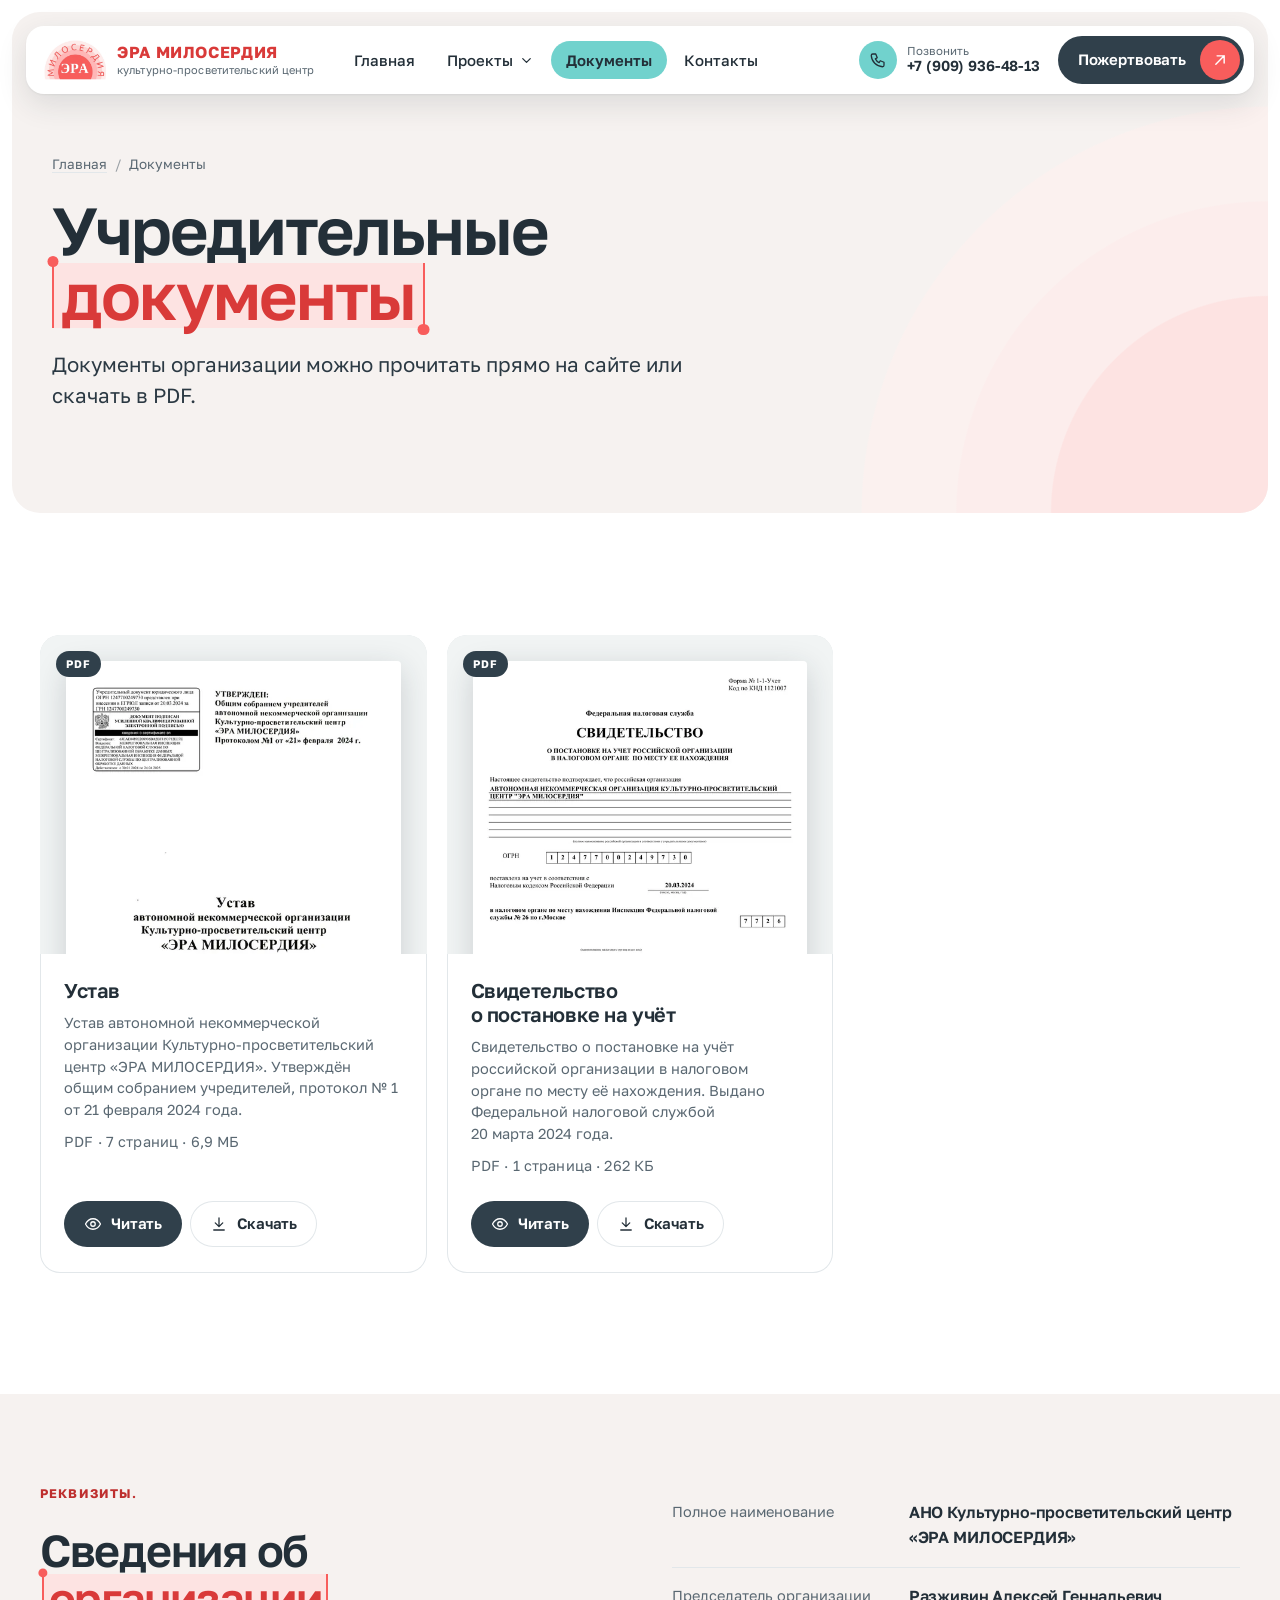
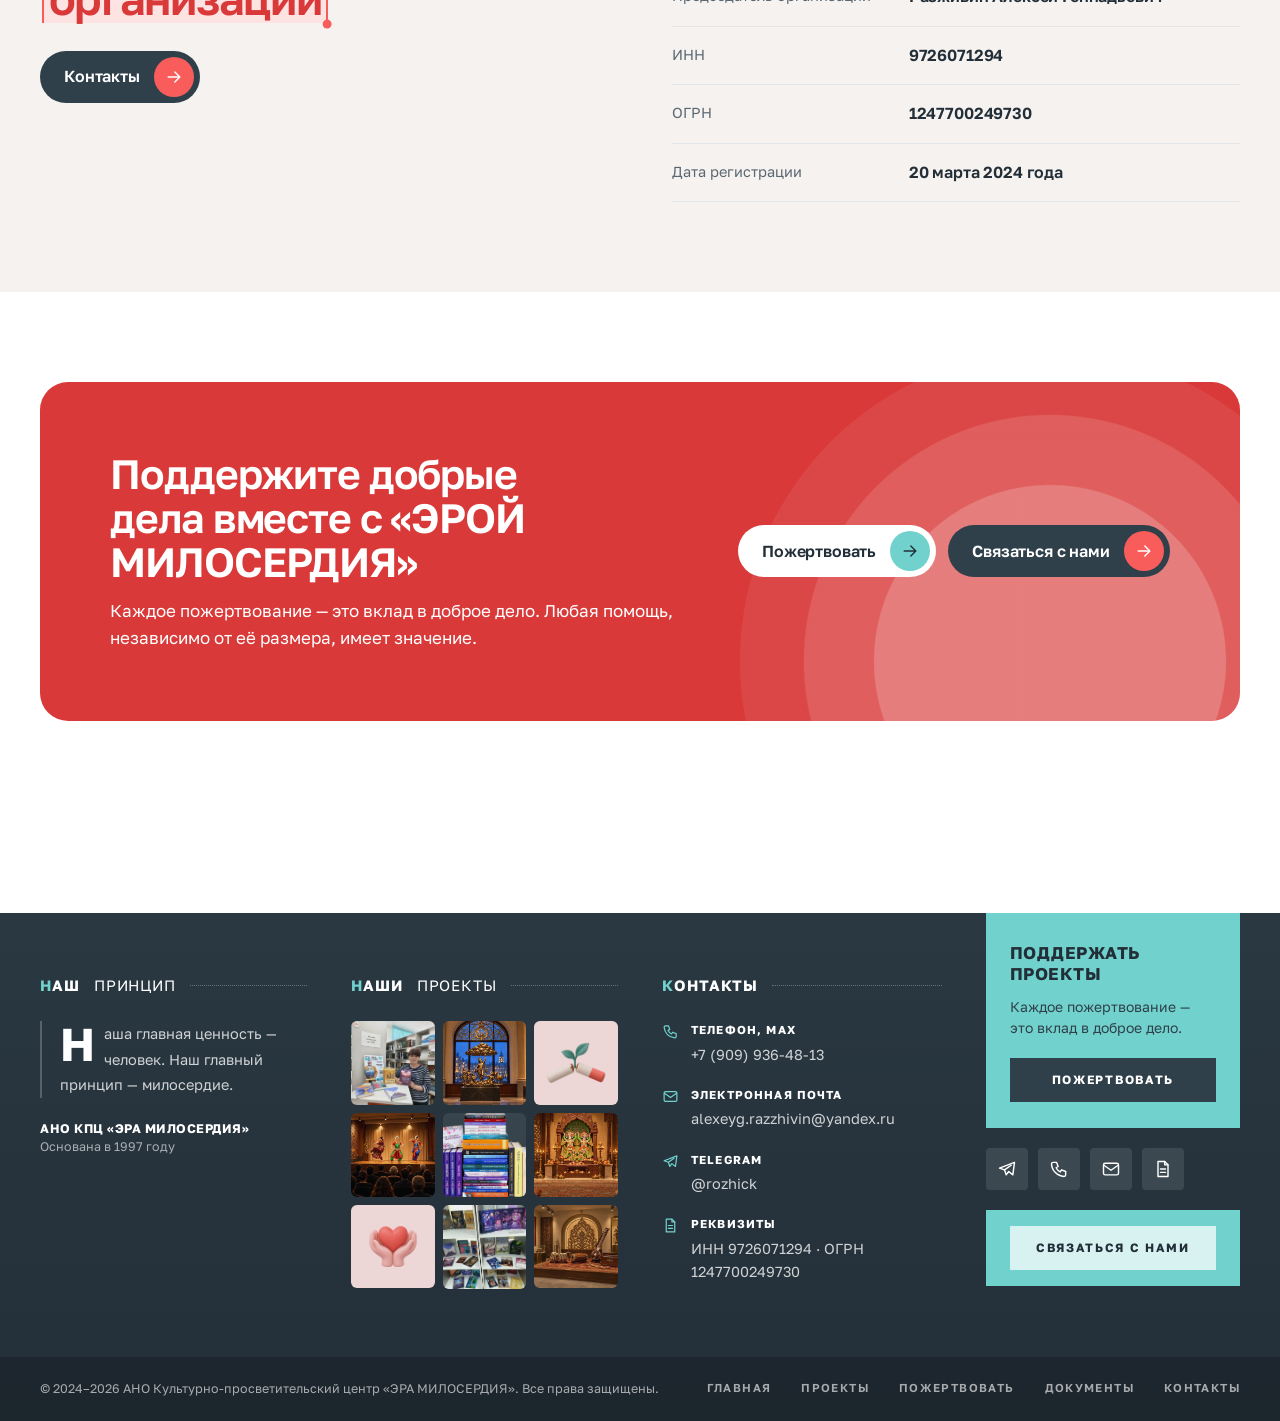
==== commit 1a3badd3: "Правки 17.11.2026: текст на книге, телефонные шапки, фото и контраст - «Книги»: сокращена фраза про " ====
--- a/dokumenty.html
+++ b/dokumenty.html
@@ -17,7 +17,7 @@
 <link rel="icon" href="assets/img/favicon.png" type="image/png">
 <link rel="apple-touch-icon" href="assets/img/apple-touch-icon.png">
 <link rel="preload" href="assets/fonts/golos-text-cyrillic.woff2" as="font" type="font/woff2" crossorigin>
-<link rel="stylesheet" href="assets/css/style.css?v=3587ab67">
+<link rel="stylesheet" href="assets/css/style.css?v=752a2253">
 </head>
 <body class="page-dokumenty">
 <a class="skip" href="#main">К содержанию</a>
@@ -269,6 +269,6 @@
   </div>
 </footer>
 
-<script src="assets/js/main.js?v=3587ab67" defer></script>
+<script src="assets/js/main.js?v=752a2253" defer></script>
 </body>
 </html>
--- a/assets/css/style.css
+++ b/assets/css/style.css
@@ -25,7 +25,7 @@
   --ink-900:#232F38;
   --ink-800:#2A3842;
   --text:#2B3943;
-  --muted:#63727C;
+  --muted:#5A6872;
   --line:#E2E7EA;
   --paper:#FFFFFF;
   --warm:#F6F2F0;
@@ -84,6 +84,8 @@
 /* надзаголовок: мелкие прописные с точкой */
 .eyebrow{display:block;font-size:12.500px;font-weight:700;letter-spacing:.09em;text-transform:uppercase;color:var(--coral-600);margin-bottom:22px}
 .eyebrow--teal{color:var(--teal-700)}
+/* на тёплом и сером фоне коралловый мелкий текст темнее: иначе контраст ниже нормы */
+.section--warm .eyebrow,.section--cool .eyebrow,.story--light .eyebrow,.hero--plain .eyebrow,.section--warm .format__body small,.chair small{color:var(--coral-700)}
 .eyebrow--light{color:var(--coral-200)}
 
 /* лепесток-апостроф перед заголовком */
@@ -207,19 +209,25 @@
 .crumbs a:hover{color:#fff}
 .crumbs span[aria-hidden]{opacity:.6}
 
+/* экран с портретом: человек справа, текст занимает левую половину и не заходит на лицо */
+.hero--face .hero__img{object-position:60% 30%}
+@media (min-width:621px){
+  .hero--face .hero__main{max-width:min(46%,560px)}
+  .hero--face .hero__title{font-size:clamp(30px,4.200vw,58px)}
+}
 /* варианты экрана внутренних страниц: светлый без фото, коралловый с иллюстрацией */
 .hero--plain{background:var(--warm);color:var(--text)}
 .hero--plain::after{background:radial-gradient(circle at 100% 100%,var(--coral-100) 0 16%,#FCEDEC 16.100% 23%,#FBF1EF 23.100% 30%,transparent 30.100%)}
 .hero--plain h1{color:var(--ink-900)}
-.hero--plain .hero__lead{color:var(--muted)}
+.hero--plain .hero__lead{color:var(--text)}
 .hero--plain .crumbs{color:var(--muted)}
 .hero--plain .crumbs a{text-decoration-color:var(--line)}
 .hero--plain .crumbs a:hover{color:var(--ink-900)}
 .hero--plain .hero__in{padding-bottom:72px}
-.hero--coral{background:#DC4241}
+.hero--coral{background:var(--coral-600)}
 .hero--coral::after{background:radial-gradient(circle at 82% 108%,rgba(255,255,255,.2) 0 19%,rgba(255,255,255,.12) 19.100% 27%,rgba(255,255,255,.07) 27.100% 35%,transparent 35.100%)}
 .hero--coral .hl{--hl-bg:rgba(255,255,255,.2);--hl-ink:#fff;--hl-line:#fff}
-.hero--coral .crumbs{color:rgba(255,255,255,.88)}
+.hero--coral .crumbs,.hero--coral .hero__lead{color:#fff}
 .hero__art{position:absolute;z-index:-1;right:max(3%,calc(50% - 590px));bottom:-5%;width:min(430px,36%);height:auto;filter:drop-shadow(0 26px 30px rgba(0,0,0,.22))}
 .hero--art .hero__in{padding-right:min(440px,36%)}
 .note{font-size:14.500px;color:var(--muted);line-height:1.5}
@@ -234,7 +242,10 @@
 .lecture .btn{margin-left:auto;flex:none}
 @media (max-width:980px){
   .hero--art .hero__in{padding-right:0}
-  .hero__art{opacity:.28;width:min(360px,62%);right:-6%}
+  /* на узком экране иллюстрация встаёт под текст целиком, а не просвечивает сквозь него */
+  .hero--art{display:flex;flex-direction:column}
+  .hero--art .hero__in{padding-bottom:12px}
+  .hero__art{position:static;order:2;align-self:center;width:min(260px,62%);margin:0 0 34px}
   .lecture{flex-wrap:wrap}
   .lecture .btn{margin-left:0}
 }
@@ -264,9 +275,9 @@
 .ring__num{display:grid;place-items:center;width:74px;height:74px;border-radius:50%;border:2px solid var(--coral);font-size:21px;font-weight:600;letter-spacing:-.03em;color:var(--coral-600);flex:none}
 .ring--teal .ring__num{border-color:var(--teal-500);color:var(--teal-700)}
 .ring__text{font-size:14.500px;line-height:1.35;font-weight:600;color:var(--ink-900);max-width:11em}
-.qcard{position:relative;isolation:isolate;border-radius:var(--r-xl);overflow:hidden;min-height:470px;display:flex;align-items:flex-end;color:#fff;box-shadow:var(--shadow-lg)}
-.qcard img{position:absolute;inset:0;width:100%;height:100%;object-fit:cover;object-position:38% 50%;z-index:-2}
-.qcard::after{content:"";position:absolute;inset:0;z-index:-1;background:linear-gradient(0deg,rgba(28,40,48,.92) 0%,rgba(28,40,48,.55) 42%,rgba(28,40,48,0) 72%)}
+.qcard{position:relative;isolation:isolate;border-radius:var(--r-xl);overflow:hidden;min-height:560px;display:flex;align-items:flex-end;color:#fff;box-shadow:var(--shadow-lg)}
+.qcard img{position:absolute;inset:0;width:100%;height:100%;object-fit:cover;object-position:9% 50%;z-index:-2}
+.qcard::after{content:"";position:absolute;inset:0;z-index:-1;background:linear-gradient(0deg,rgba(28,40,48,.96) 0%,rgba(28,40,48,.92) 30%,rgba(28,40,48,0) 56%)}
 .qcard__in{padding:30px 30px 32px}
 .qcard__quote{font-size:clamp(20px,1.900vw,24px);font-weight:600;line-height:1.26;letter-spacing:-.02em;color:#fff}
 .qcard__sign{display:flex;align-items:center;gap:10px;margin-top:18px;font-size:13.500px;color:rgba(255,255,255,.85)}
@@ -290,6 +301,7 @@
 .story__text .btn{margin-top:26px}
 .story__body{display:grid;grid-template-columns:minmax(0,1fr) 250px;gap:20px;align-items:stretch}
 .story__photo{border-radius:var(--r-md);overflow:hidden;min-height:330px}
+.story__photo picture{display:contents}
 .story__photo img{width:100%;height:100%;object-fit:cover}
 .callouts{display:grid;gap:8px;padding:8px;border-radius:22px;background:var(--teal)}
 .callout{display:grid;align-content:center;justify-items:center;gap:6px;padding:22px 14px;border-radius:15px;background:#fff;color:var(--ink-900);text-align:center}
@@ -320,7 +332,7 @@
 .banner__btn:hover{transform:translateY(-2px);box-shadow:0 10px 24px rgba(0,0,0,.18)}
 .banner__link{position:absolute;inset:0;z-index:0}
 .banner__body>*{position:relative;z-index:1}
-.banner--coral{--b-bg:#DC4241;--b-btn:var(--coral-700);--b-glow:rgba(255,255,255,.13)}
+.banner--coral{--b-bg:var(--coral-600);--b-btn:var(--coral-700);--b-glow:rgba(255,255,255,.13)}
 .banner--teal{--b-bg:var(--teal);--b-btn:var(--teal-700);--b-glow:rgba(255,255,255,.3);--b-tag:rgba(35,47,56,.12);--b-photo:.26;color:var(--ink-900)}
 .banner--teal .banner__btn{background:var(--ink);color:#fff}
 .banner--ink{--b-bg:var(--ink);--b-btn:var(--ink-900);--b-glow:rgba(113,210,205,.14);--b-photo:.5}
@@ -362,7 +374,7 @@
 .cell--cta{background:var(--coral-600);color:#fff;justify-content:center;padding:36px 40px}
 .cell--cta::before{content:"";position:absolute;right:-90px;bottom:-190px;width:480px;aspect-ratio:1;border-radius:50%;background:radial-gradient(circle,rgba(255,255,255,.2) 0 40%,transparent 40.300%),radial-gradient(circle,rgba(255,255,255,.12) 0 56%,transparent 56.300%),radial-gradient(circle,rgba(255,255,255,.08) 0 72%,transparent 72.300%);z-index:-1}
 .cell--cta h3{color:#fff;font-size:clamp(25px,2.800vw,36px);max-width:12em;margin-bottom:12px}
-.cell--cta p{color:rgba(255,255,255,.92);font-size:16px;max-width:27em}
+.cell--cta p{color:#fff;font-size:16px;max-width:27em}
 .cell--cta .actions{margin-top:26px}
 .cell--cta .cell__art{position:absolute;right:26px;bottom:14px;width:190px;margin:0;filter:drop-shadow(0 16px 20px rgba(0,0,0,.2))}
 .cell--cta .btn--light{box-shadow:none}
@@ -416,7 +428,9 @@
 .book:nth-child(even) .book__covers{order:2}
 .book__covers{display:flex;justify-content:center;align-items:flex-end;gap:0;min-height:230px;padding:10px 0}
 .book__covers img{height:clamp(150px,17vw,230px);width:auto;border-radius:3px;box-shadow:0 10px 26px rgba(35,47,56,.24);transition:transform .3s}
-.book__covers--fan img+img{margin-left:-7%}
+/* веер из пяти обложек всегда умещается в свою колонку: ширина в долях колонки, а не в пикселях */
+.book__covers--fan img{width:22.500%;height:auto}
+.book__covers--fan img+img{margin-left:-3.500%}
 .book__covers--fan img:nth-child(odd){transform:translateY(-10px)}
 .book__covers--single img{height:clamp(190px,22vw,290px);box-shadow:none;filter:drop-shadow(0 14px 22px rgba(35,47,56,.24))}
 .book h3{font-size:clamp(23px,2.400vw,31px);margin-bottom:14px}
@@ -541,7 +555,7 @@
 .cta{position:relative;isolation:isolate;overflow:hidden;border-radius:var(--r-xl);padding:clamp(36px,5.500vw,72px);display:grid;grid-template-columns:minmax(0,1.4fr) auto;gap:28px 48px;align-items:center;background:var(--coral-600);color:#fff}
 .cta::before{content:"";position:absolute;right:-120px;bottom:-250px;width:620px;aspect-ratio:1;border-radius:50%;background:radial-gradient(circle,rgba(255,255,255,.2) 0 40%,transparent 40.300%),radial-gradient(circle,rgba(255,255,255,.12) 0 56%,transparent 56.300%),radial-gradient(circle,rgba(255,255,255,.07) 0 72%,transparent 72.300%);z-index:-1}
 .cta h2{color:#fff;font-size:clamp(26px,3.200vw,42px);margin-bottom:12px}
-.cta p{color:rgba(255,255,255,.92);max-width:36em}
+.cta p{color:#fff;max-width:36em}
 .cta .btn--light{box-shadow:none}
 .cta--teal{background:var(--teal);color:var(--ink-900)}
 .cta--teal h2{color:var(--ink-900)}
@@ -626,15 +640,18 @@
   .hero__in{grid-template-columns:1fr;gap:34px;min-height:0;padding-block:calc(var(--nav-h) + 64px) 150px}
   .hero__side{position:static;flex-direction:column-reverse;align-items:flex-start;gap:16px}
   .hero__trust{justify-items:start;text-align:left}
-  .hero::after{background:linear-gradient(90deg,rgba(28,40,48,.8) 0%,rgba(28,40,48,.5) 60%,rgba(28,40,48,.25) 100%),linear-gradient(0deg,rgba(28,40,48,.7) 0%,rgba(28,40,48,0) 44%)}
+  /* затемнение — только для экранов с фотографией; на светлом и коралловом оно делало текст нечитаемым */
+  .hero:not(.hero--plain):not(.hero--coral)::after{background:linear-gradient(90deg,rgba(28,40,48,.8) 0%,rgba(28,40,48,.5) 60%,rgba(28,40,48,.25) 100%),linear-gradient(0deg,rgba(28,40,48,.7) 0%,rgba(28,40,48,0) 44%)}
   .about{margin-top:-96px}
   .about__grid{grid-template-columns:1fr}
-  .qcard{min-height:360px}
+  .qcard{min-height:500px}
   .section__head{grid-template-columns:1fr}
   .goals__grid{grid-template-columns:repeat(2,minmax(0,1fr));row-gap:44px}
   .goal:nth-child(odd){padding-left:0;border-left:0}
   .story__head{grid-template-columns:1fr}
   .story__body{grid-template-columns:1fr}
+  .story__photo{min-height:0}
+  .story__photo img{height:auto}
   .callouts{grid-template-columns:repeat(3,minmax(0,1fr))}
   .bento{grid-template-columns:repeat(2,minmax(0,1fr))}
   .cell--tall{grid-row:auto}
@@ -713,9 +730,13 @@
   .habit p{font-size:13.500px}
   .book__covers img{height:128px}
   .book__covers--fan{min-height:0}
-  .book__covers--fan img{width:23%;height:auto}
-  .book__covers--fan img+img{margin-left:-4%}
   .book__covers--single img{height:190px}
+}
+@media (max-width:620px){
+  /* портрет на телефоне: фото квадратом сверху, лицо видно целиком, текст — ниже на тёмном */
+  .hero--face .hero__img{height:auto;aspect-ratio:1/1;object-position:66% 0}
+  .hero.hero--face:not(.hero--plain):not(.hero--coral)::after{background:linear-gradient(180deg,rgba(28,40,48,.34) 0,rgba(28,40,48,0) 96px,rgba(28,40,48,0) calc(100vw - 176px),var(--ink) calc(100vw - 30px))}
+  .hero--face .hero__in{padding-top:calc(var(--nav-h) + 176px)}
 }
 @media (max-width:420px){
   /* длинные слова заголовков («МИЛОСЕРДИЯ», «Просветительская») должны входить в самый узкий экран */
